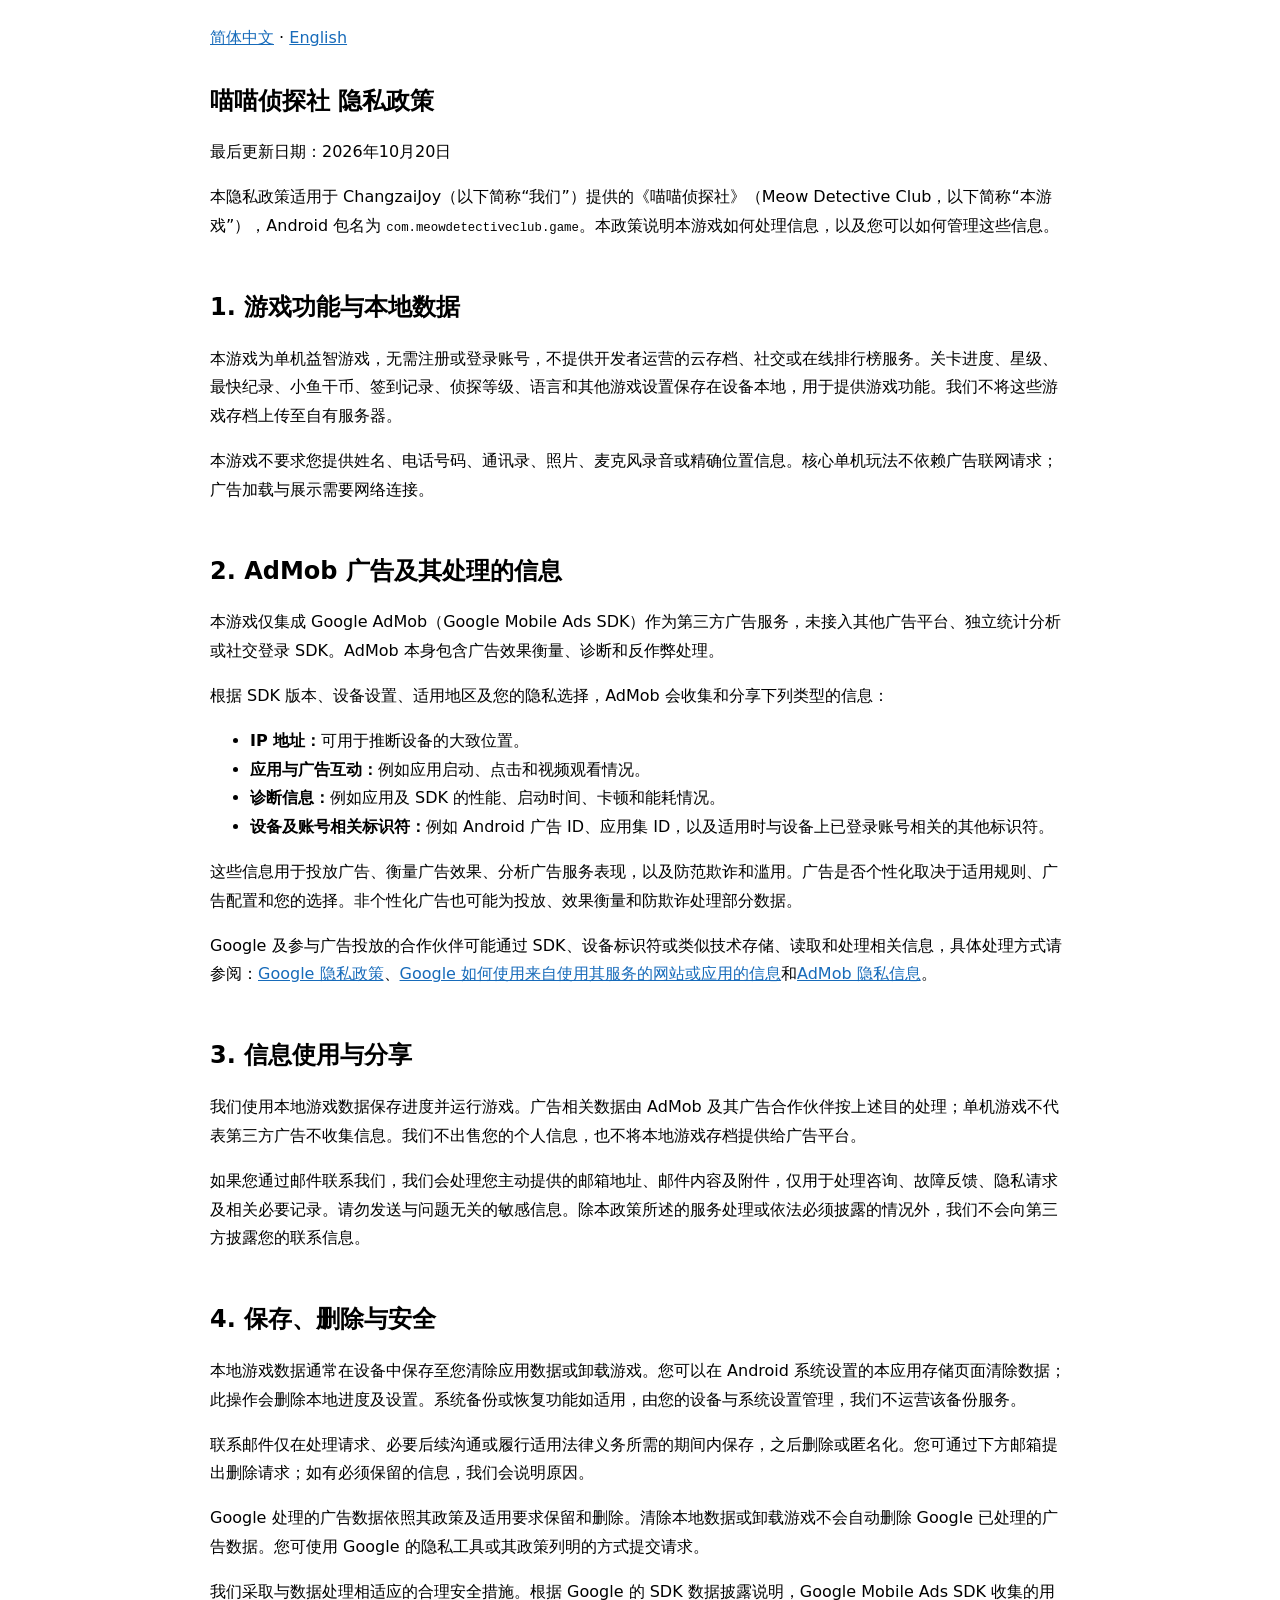
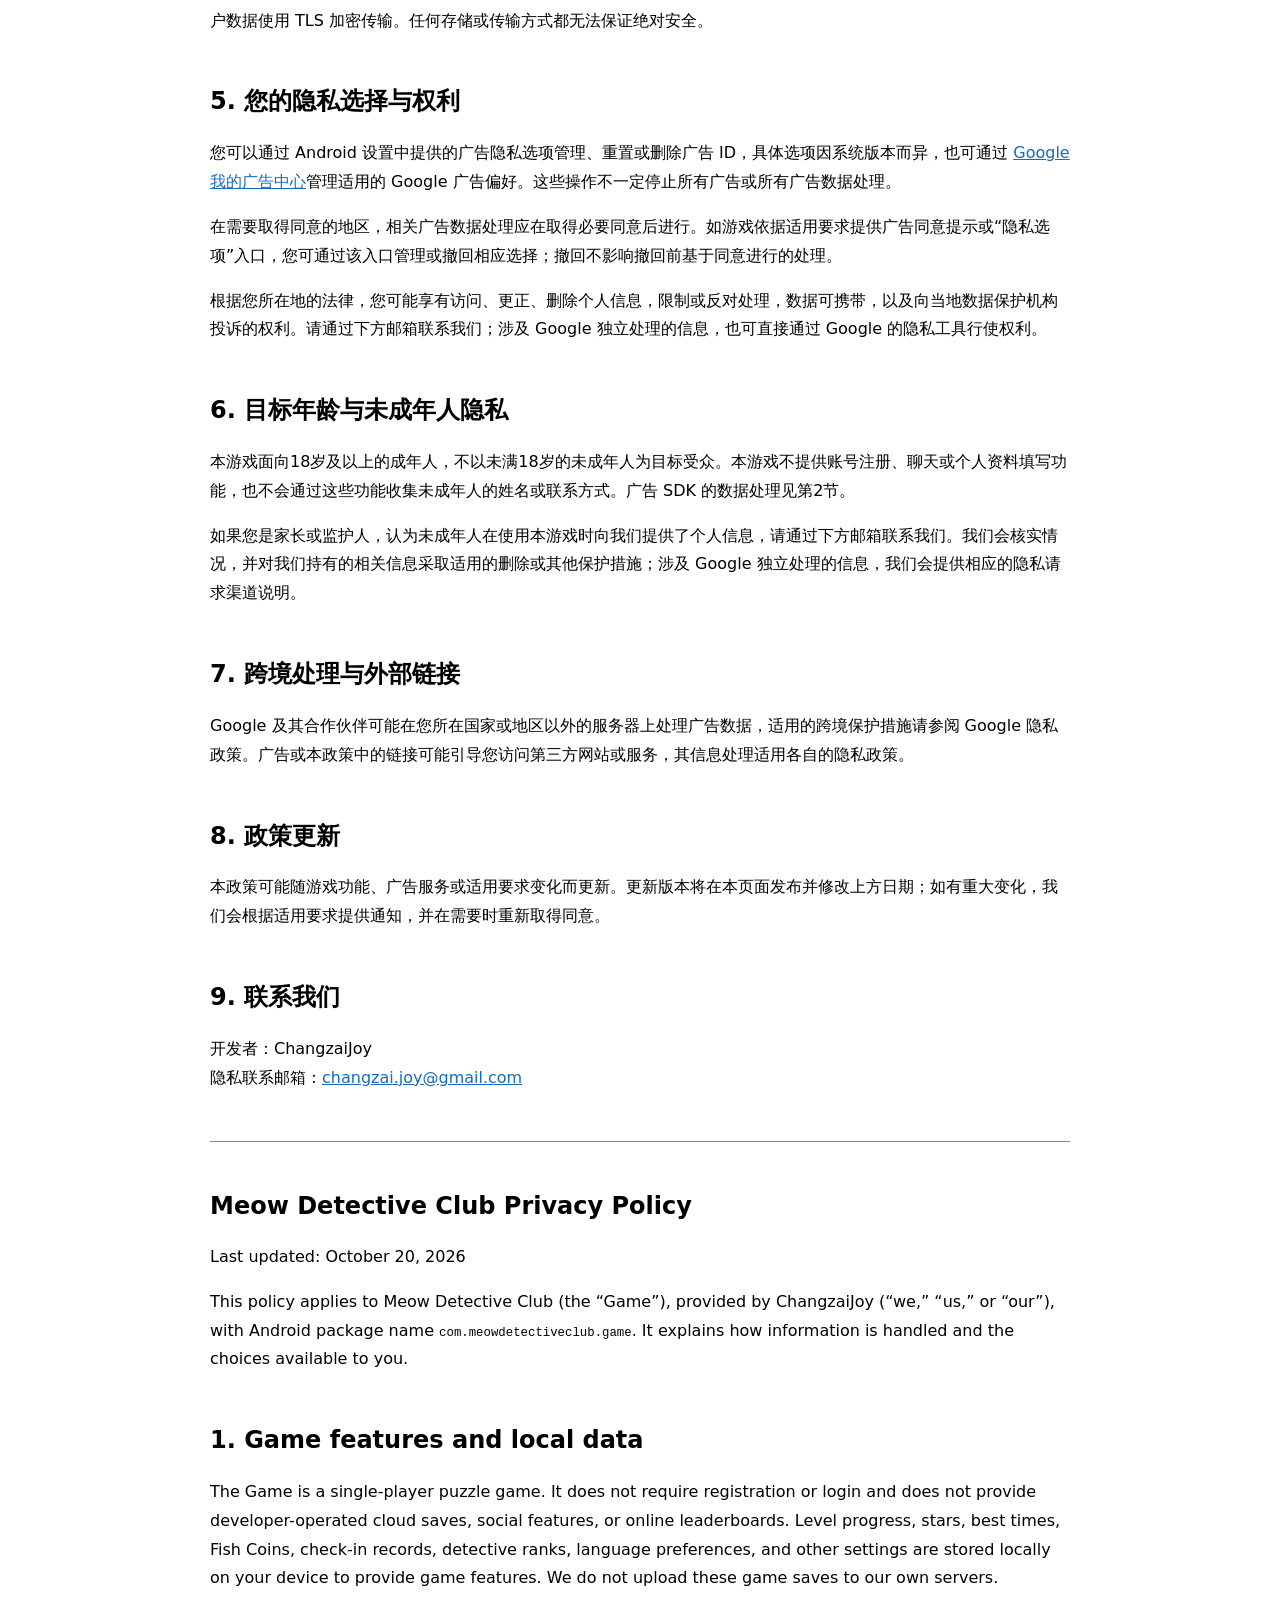
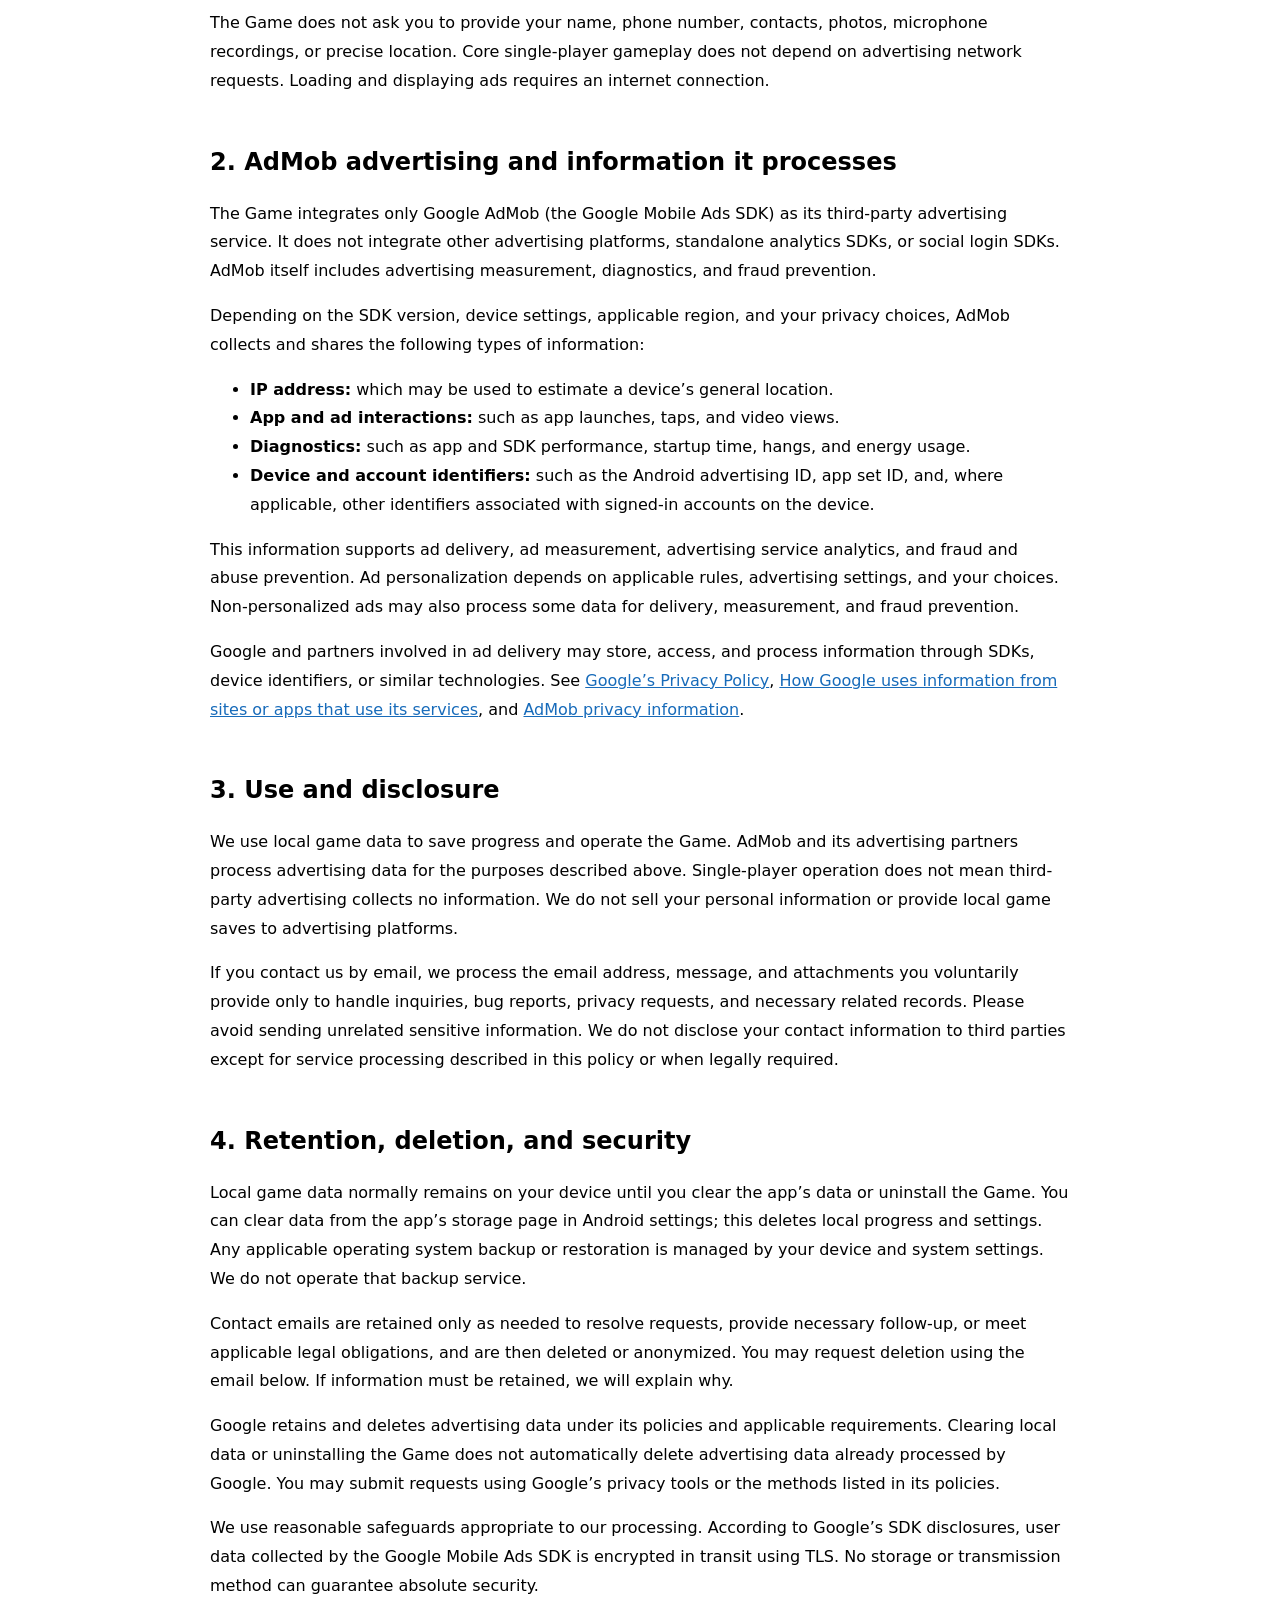
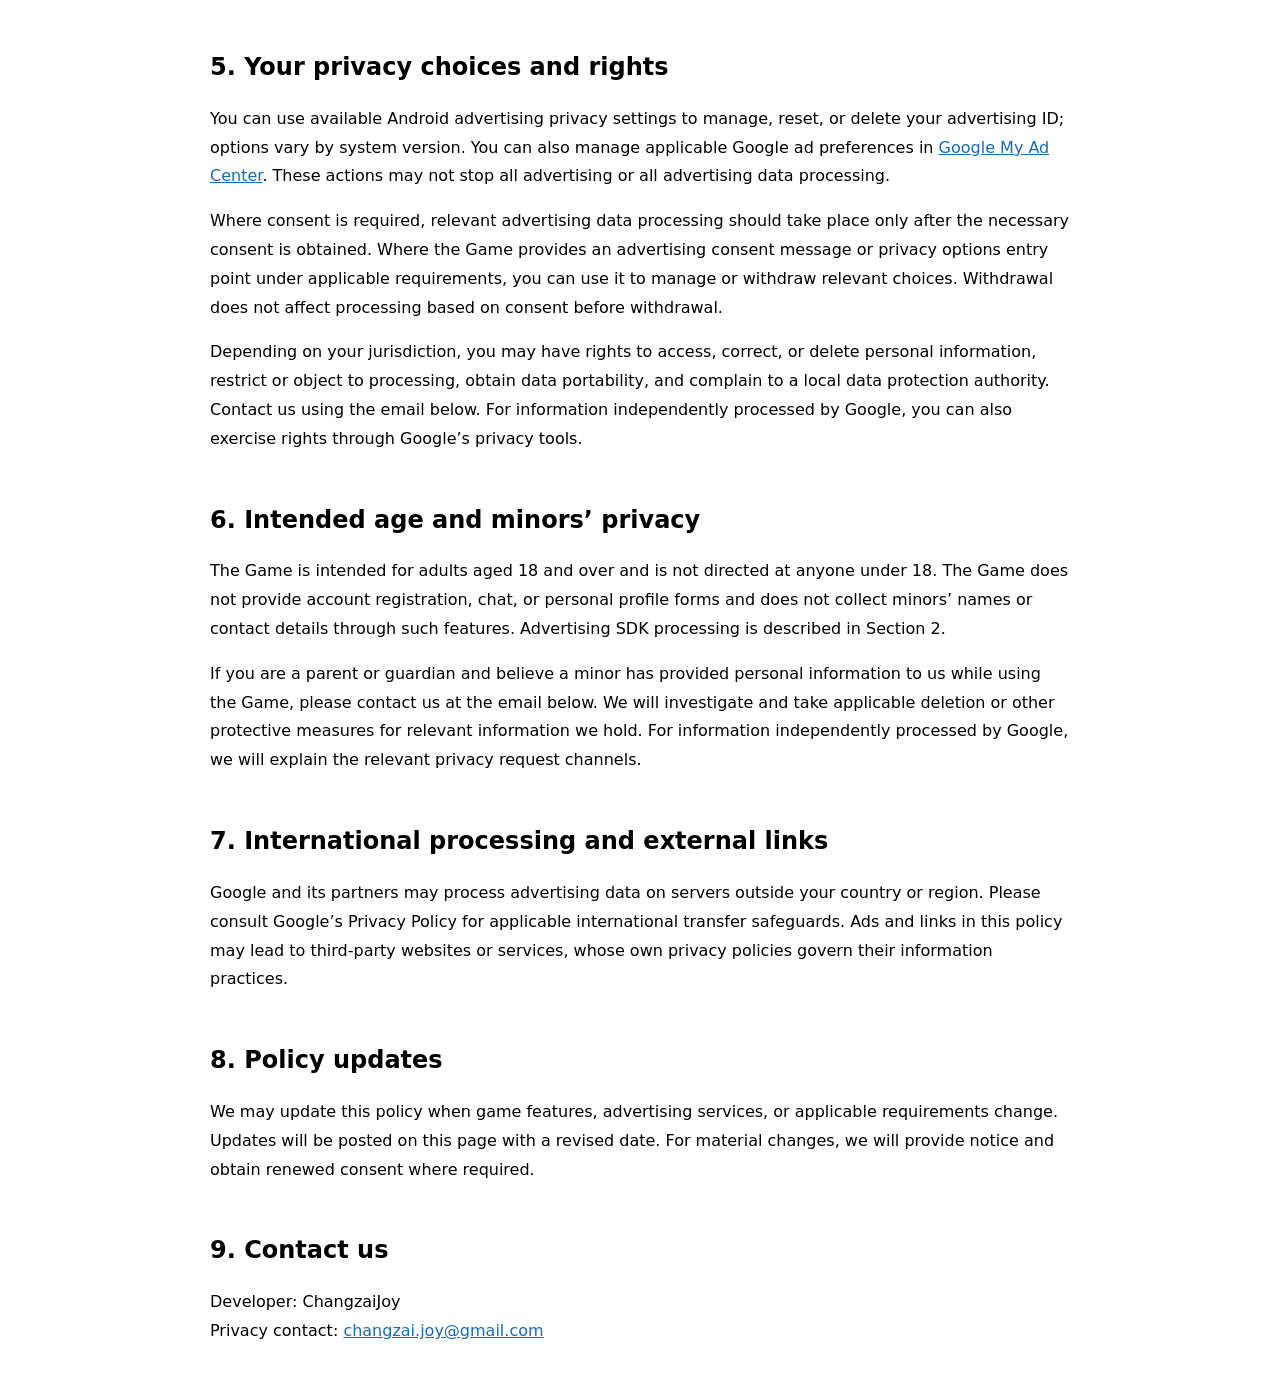
==== privacy_policy/meow_detective_club_google.html @ 58bc2f69 "猫咪隐私策略" ====
<!DOCTYPE html>
<html lang="zh-CN">
<head>
  <meta charset="utf-8">
  <meta name="viewport" content="width=device-width, initial-scale=1">
  <title>喵喵侦探社 / Meow Detective Club — 隐私政策 / Privacy Policy</title>
  <style>
    :root { color-scheme: light dark; }
    body { max-width: 860px; margin: auto; padding: 24px; font-family: system-ui, -apple-system, "Microsoft YaHei", sans-serif; line-height: 1.8; overflow-wrap: anywhere; }
    h1 { line-height: 1.4; } h2 { margin-top: 2em; line-height: 1.5; }
    a { color: #176bba; } @media (prefers-color-scheme: dark) { a { color: #8cc5ff; } }
    hr { margin: 3em 0; border: 0; border-top: 1px solid #888; }
    nav { margin-bottom: 2em; } code { font-size: .95em; }
  </style>
</head>
<body>
  <nav aria-label="Language / 语言"><a href="#zh">简体中文</a> · <a href="#en" lang="en-US">English</a></nav>
  <main>
    <article id="zh" lang="zh-CN">
      <h1>喵喵侦探社 隐私政策</h1>
      <p>最后更新日期：2026年10月20日</p>
      <p>本隐私政策适用于 ChangzaiJoy（以下简称“我们”）提供的《喵喵侦探社》（Meow Detective Club，以下简称“本游戏”），Android 包名为 <code>com.meowdetectiveclub.game</code>。本政策说明本游戏如何处理信息，以及您可以如何管理这些信息。</p>

      <h2>1. 游戏功能与本地数据</h2>
      <p>本游戏为单机益智游戏，无需注册或登录账号，不提供开发者运营的云存档、社交或在线排行榜服务。关卡进度、星级、最快纪录、小鱼干币、签到记录、侦探等级、语言和其他游戏设置保存在设备本地，用于提供游戏功能。我们不将这些游戏存档上传至自有服务器。</p>
      <p>本游戏不要求您提供姓名、电话号码、通讯录、照片、麦克风录音或精确位置信息。核心单机玩法不依赖广告联网请求；广告加载与展示需要网络连接。</p>

      <h2>2. AdMob 广告及其处理的信息</h2>
      <p>本游戏仅集成 Google AdMob（Google Mobile Ads SDK）作为第三方广告服务，未接入其他广告平台、独立统计分析或社交登录 SDK。AdMob 本身包含广告效果衡量、诊断和反作弊处理。</p>
      <p>根据 SDK 版本、设备设置、适用地区及您的隐私选择，AdMob 会收集和分享下列类型的信息：</p>
      <ul>
        <li><strong>IP 地址：</strong>可用于推断设备的大致位置。</li>
        <li><strong>应用与广告互动：</strong>例如应用启动、点击和视频观看情况。</li>
        <li><strong>诊断信息：</strong>例如应用及 SDK 的性能、启动时间、卡顿和能耗情况。</li>
        <li><strong>设备及账号相关标识符：</strong>例如 Android 广告 ID、应用集 ID，以及适用时与设备上已登录账号相关的其他标识符。</li>
      </ul>
      <p>这些信息用于投放广告、衡量广告效果、分析广告服务表现，以及防范欺诈和滥用。广告是否个性化取决于适用规则、广告配置和您的选择。非个性化广告也可能为投放、效果衡量和防欺诈处理部分数据。</p>
      <p>Google 及参与广告投放的合作伙伴可能通过 SDK、设备标识符或类似技术存储、读取和处理相关信息，具体处理方式请参阅：<a href="https://policies.google.com/privacy?hl=zh-CN">Google 隐私政策</a>、<a href="https://policies.google.com/technologies/partner-sites?hl=zh-CN">Google 如何使用来自使用其服务的网站或应用的信息</a>和<a href="https://support.google.com/admob/answer/6128543?hl=zh-Hans">AdMob 隐私信息</a>。</p>

      <h2>3. 信息使用与分享</h2>
      <p>我们使用本地游戏数据保存进度并运行游戏。广告相关数据由 AdMob 及其广告合作伙伴按上述目的处理；单机游戏不代表第三方广告不收集信息。我们不出售您的个人信息，也不将本地游戏存档提供给广告平台。</p>
      <p>如果您通过邮件联系我们，我们会处理您主动提供的邮箱地址、邮件内容及附件，仅用于处理咨询、故障反馈、隐私请求及相关必要记录。请勿发送与问题无关的敏感信息。除本政策所述的服务处理或依法必须披露的情况外，我们不会向第三方披露您的联系信息。</p>

      <h2>4. 保存、删除与安全</h2>
      <p>本地游戏数据通常在设备中保存至您清除应用数据或卸载游戏。您可以在 Android 系统设置的本应用存储页面清除数据；此操作会删除本地进度及设置。系统备份或恢复功能如适用，由您的设备与系统设置管理，我们不运营该备份服务。</p>
      <p>联系邮件仅在处理请求、必要后续沟通或履行适用法律义务所需的期间内保存，之后删除或匿名化。您可通过下方邮箱提出删除请求；如有必须保留的信息，我们会说明原因。</p>
      <p>Google 处理的广告数据依照其政策及适用要求保留和删除。清除本地数据或卸载游戏不会自动删除 Google 已处理的广告数据。您可使用 Google 的隐私工具或其政策列明的方式提交请求。</p>
      <p>我们采取与数据处理相适应的合理安全措施。根据 Google 的 SDK 数据披露说明，Google Mobile Ads SDK 收集的用户数据使用 TLS 加密传输。任何存储或传输方式都无法保证绝对安全。</p>

      <h2>5. 您的隐私选择与权利</h2>
      <p>您可以通过 Android 设置中提供的广告隐私选项管理、重置或删除广告 ID，具体选项因系统版本而异，也可通过 <a href="https://myadcenter.google.com/">Google 我的广告中心</a>管理适用的 Google 广告偏好。这些操作不一定停止所有广告或所有广告数据处理。</p>
      <p>在需要取得同意的地区，相关广告数据处理应在取得必要同意后进行。如游戏依据适用要求提供广告同意提示或“隐私选项”入口，您可通过该入口管理或撤回相应选择；撤回不影响撤回前基于同意进行的处理。</p>
      <p>根据您所在地的法律，您可能享有访问、更正、删除个人信息，限制或反对处理，数据可携带，以及向当地数据保护机构投诉的权利。请通过下方邮箱联系我们；涉及 Google 独立处理的信息，也可直接通过 Google 的隐私工具行使权利。</p>

      <h2>6. 目标年龄与未成年人隐私</h2>
      <p>本游戏面向18岁及以上的成年人，不以未满18岁的未成年人为目标受众。本游戏不提供账号注册、聊天或个人资料填写功能，也不会通过这些功能收集未成年人的姓名或联系方式。广告 SDK 的数据处理见第2节。</p>
      <p>如果您是家长或监护人，认为未成年人在使用本游戏时向我们提供了个人信息，请通过下方邮箱联系我们。我们会核实情况，并对我们持有的相关信息采取适用的删除或其他保护措施；涉及 Google 独立处理的信息，我们会提供相应的隐私请求渠道说明。</p>

      <h2>7. 跨境处理与外部链接</h2>
      <p>Google 及其合作伙伴可能在您所在国家或地区以外的服务器上处理广告数据，适用的跨境保护措施请参阅 Google 隐私政策。广告或本政策中的链接可能引导您访问第三方网站或服务，其信息处理适用各自的隐私政策。</p>

      <h2>8. 政策更新</h2>
      <p>本政策可能随游戏功能、广告服务或适用要求变化而更新。更新版本将在本页面发布并修改上方日期；如有重大变化，我们会根据适用要求提供通知，并在需要时重新取得同意。</p>

      <h2>9. 联系我们</h2>
      <p>开发者：ChangzaiJoy<br>隐私联系邮箱：<a href="mailto:changzai.joy@gmail.com">changzai.joy@gmail.com</a></p>
    </article>
    <hr>
    <article id="en" lang="en-US">
      <h1>Meow Detective Club Privacy Policy</h1>
      <p>Last updated: October 20, 2026</p>
      <p>This policy applies to Meow Detective Club (the “Game”), provided by ChangzaiJoy (“we,” “us,” or “our”), with Android package name <code>com.meowdetectiveclub.game</code>. It explains how information is handled and the choices available to you.</p>

      <h2>1. Game features and local data</h2>
      <p>The Game is a single-player puzzle game. It does not require registration or login and does not provide developer-operated cloud saves, social features, or online leaderboards. Level progress, stars, best times, Fish Coins, check-in records, detective ranks, language preferences, and other settings are stored locally on your device to provide game features. We do not upload these game saves to our own servers.</p>
      <p>The Game does not ask you to provide your name, phone number, contacts, photos, microphone recordings, or precise location. Core single-player gameplay does not depend on advertising network requests. Loading and displaying ads requires an internet connection.</p>

      <h2>2. AdMob advertising and information it processes</h2>
      <p>The Game integrates only Google AdMob (the Google Mobile Ads SDK) as its third-party advertising service. It does not integrate other advertising platforms, standalone analytics SDKs, or social login SDKs. AdMob itself includes advertising measurement, diagnostics, and fraud prevention.</p>
      <p>Depending on the SDK version, device settings, applicable region, and your privacy choices, AdMob collects and shares the following types of information:</p>
      <ul>
        <li><strong>IP address:</strong> which may be used to estimate a device’s general location.</li>
        <li><strong>App and ad interactions:</strong> such as app launches, taps, and video views.</li>
        <li><strong>Diagnostics:</strong> such as app and SDK performance, startup time, hangs, and energy usage.</li>
        <li><strong>Device and account identifiers:</strong> such as the Android advertising ID, app set ID, and, where applicable, other identifiers associated with signed-in accounts on the device.</li>
      </ul>
      <p>This information supports ad delivery, ad measurement, advertising service analytics, and fraud and abuse prevention. Ad personalization depends on applicable rules, advertising settings, and your choices. Non-personalized ads may also process some data for delivery, measurement, and fraud prevention.</p>
      <p>Google and partners involved in ad delivery may store, access, and process information through SDKs, device identifiers, or similar technologies. See <a href="https://policies.google.com/privacy?hl=en">Google’s Privacy Policy</a>, <a href="https://policies.google.com/technologies/partner-sites?hl=en">How Google uses information from sites or apps that use its services</a>, and <a href="https://support.google.com/admob/answer/6128543?hl=en">AdMob privacy information</a>.</p>

      <h2>3. Use and disclosure</h2>
      <p>We use local game data to save progress and operate the Game. AdMob and its advertising partners process advertising data for the purposes described above. Single-player operation does not mean third-party advertising collects no information. We do not sell your personal information or provide local game saves to advertising platforms.</p>
      <p>If you contact us by email, we process the email address, message, and attachments you voluntarily provide only to handle inquiries, bug reports, privacy requests, and necessary related records. Please avoid sending unrelated sensitive information. We do not disclose your contact information to third parties except for service processing described in this policy or when legally required.</p>

      <h2>4. Retention, deletion, and security</h2>
      <p>Local game data normally remains on your device until you clear the app’s data or uninstall the Game. You can clear data from the app’s storage page in Android settings; this deletes local progress and settings. Any applicable operating system backup or restoration is managed by your device and system settings. We do not operate that backup service.</p>
      <p>Contact emails are retained only as needed to resolve requests, provide necessary follow-up, or meet applicable legal obligations, and are then deleted or anonymized. You may request deletion using the email below. If information must be retained, we will explain why.</p>
      <p>Google retains and deletes advertising data under its policies and applicable requirements. Clearing local data or uninstalling the Game does not automatically delete advertising data already processed by Google. You may submit requests using Google’s privacy tools or the methods listed in its policies.</p>
      <p>We use reasonable safeguards appropriate to our processing. According to Google’s SDK disclosures, user data collected by the Google Mobile Ads SDK is encrypted in transit using TLS. No storage or transmission method can guarantee absolute security.</p>

      <h2>5. Your privacy choices and rights</h2>
      <p>You can use available Android advertising privacy settings to manage, reset, or delete your advertising ID; options vary by system version. You can also manage applicable Google ad preferences in <a href="https://myadcenter.google.com/">Google My Ad Center</a>. These actions may not stop all advertising or all advertising data processing.</p>
      <p>Where consent is required, relevant advertising data processing should take place only after the necessary consent is obtained. Where the Game provides an advertising consent message or privacy options entry point under applicable requirements, you can use it to manage or withdraw relevant choices. Withdrawal does not affect processing based on consent before withdrawal.</p>
      <p>Depending on your jurisdiction, you may have rights to access, correct, or delete personal information, restrict or object to processing, obtain data portability, and complain to a local data protection authority. Contact us using the email below. For information independently processed by Google, you can also exercise rights through Google’s privacy tools.</p>

      <h2>6. Intended age and minors’ privacy</h2>
      <p>The Game is intended for adults aged 18 and over and is not directed at anyone under 18. The Game does not provide account registration, chat, or personal profile forms and does not collect minors’ names or contact details through such features. Advertising SDK processing is described in Section 2.</p>
      <p>If you are a parent or guardian and believe a minor has provided personal information to us while using the Game, please contact us at the email below. We will investigate and take applicable deletion or other protective measures for relevant information we hold. For information independently processed by Google, we will explain the relevant privacy request channels.</p>

      <h2>7. International processing and external links</h2>
      <p>Google and its partners may process advertising data on servers outside your country or region. Please consult Google’s Privacy Policy for applicable international transfer safeguards. Ads and links in this policy may lead to third-party websites or services, whose own privacy policies govern their information practices.</p>

      <h2>8. Policy updates</h2>
      <p>We may update this policy when game features, advertising services, or applicable requirements change. Updates will be posted on this page with a revised date. For material changes, we will provide notice and obtain renewed consent where required.</p>

      <h2>9. Contact us</h2>
      <p>Developer: ChangzaiJoy<br>Privacy contact: <a href="mailto:changzai.joy@gmail.com">changzai.joy@gmail.com</a></p>
    </article>
  </main>
</body>
</html>
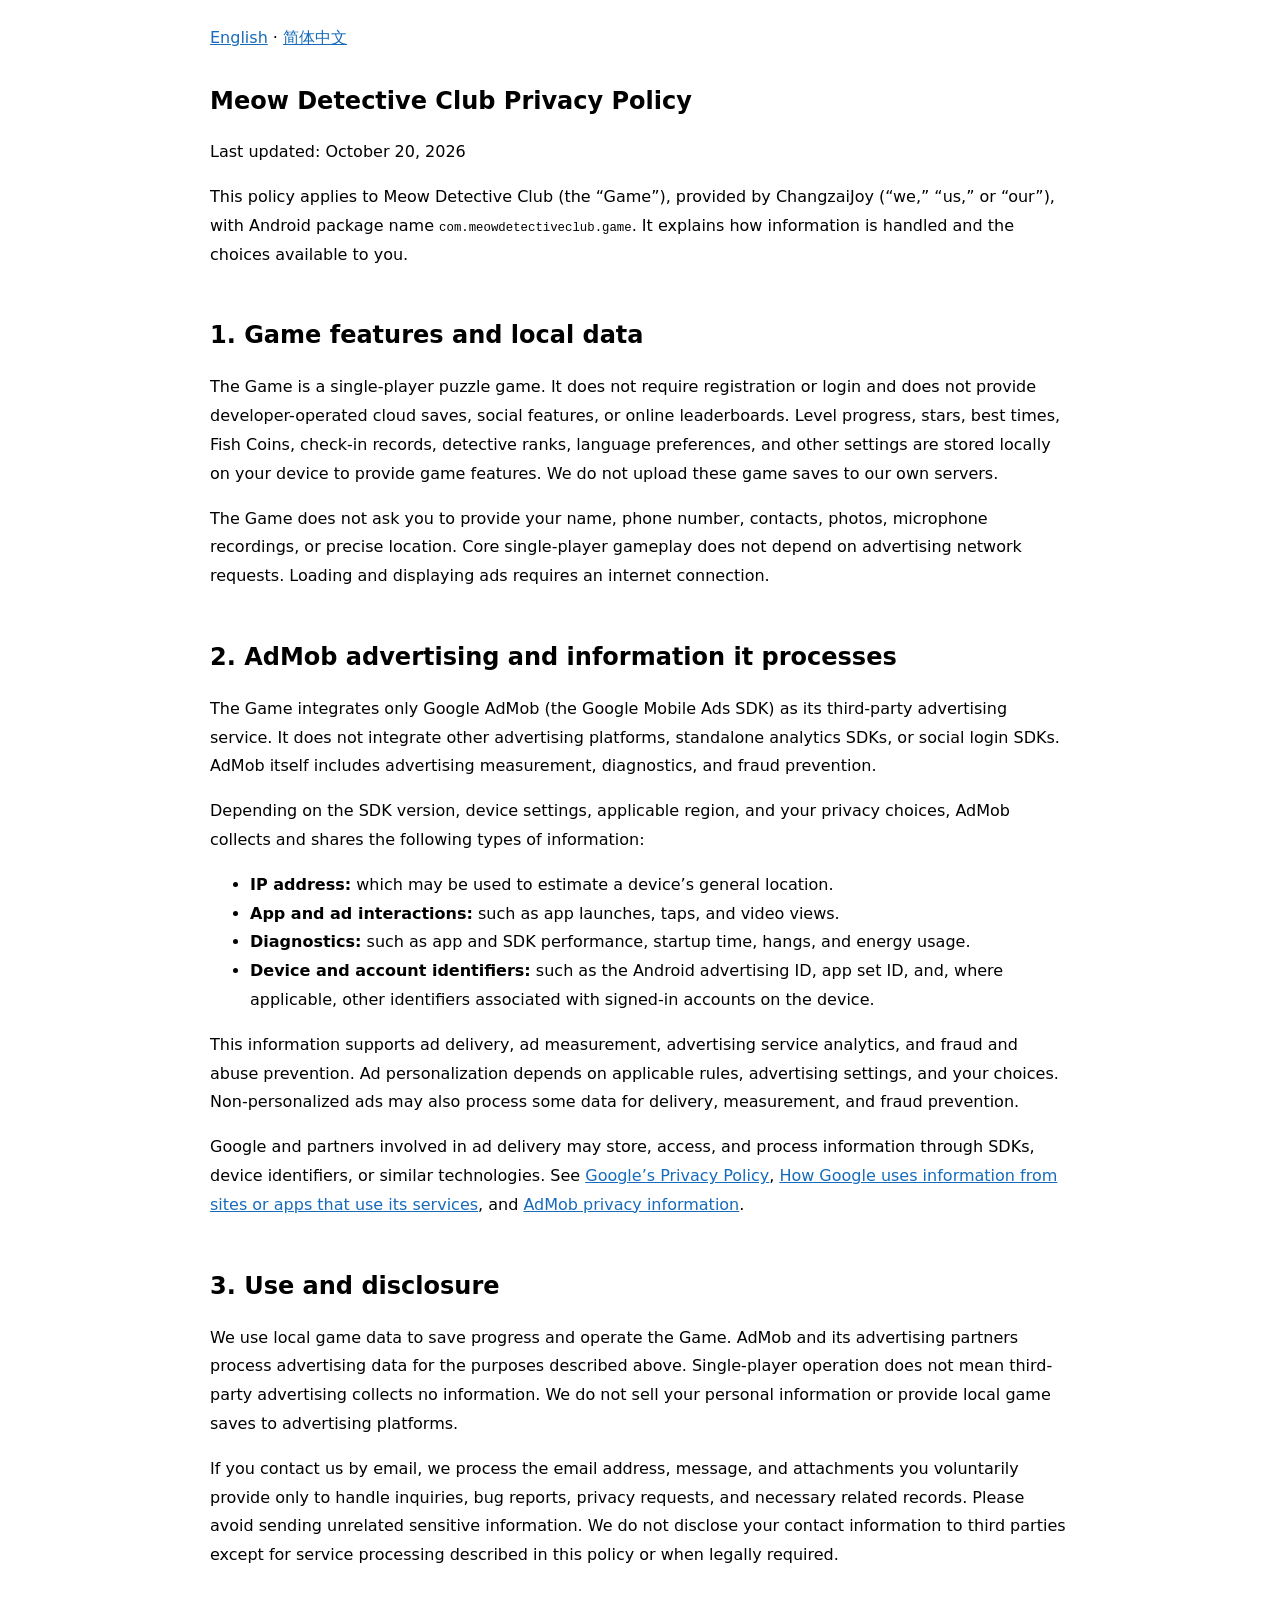
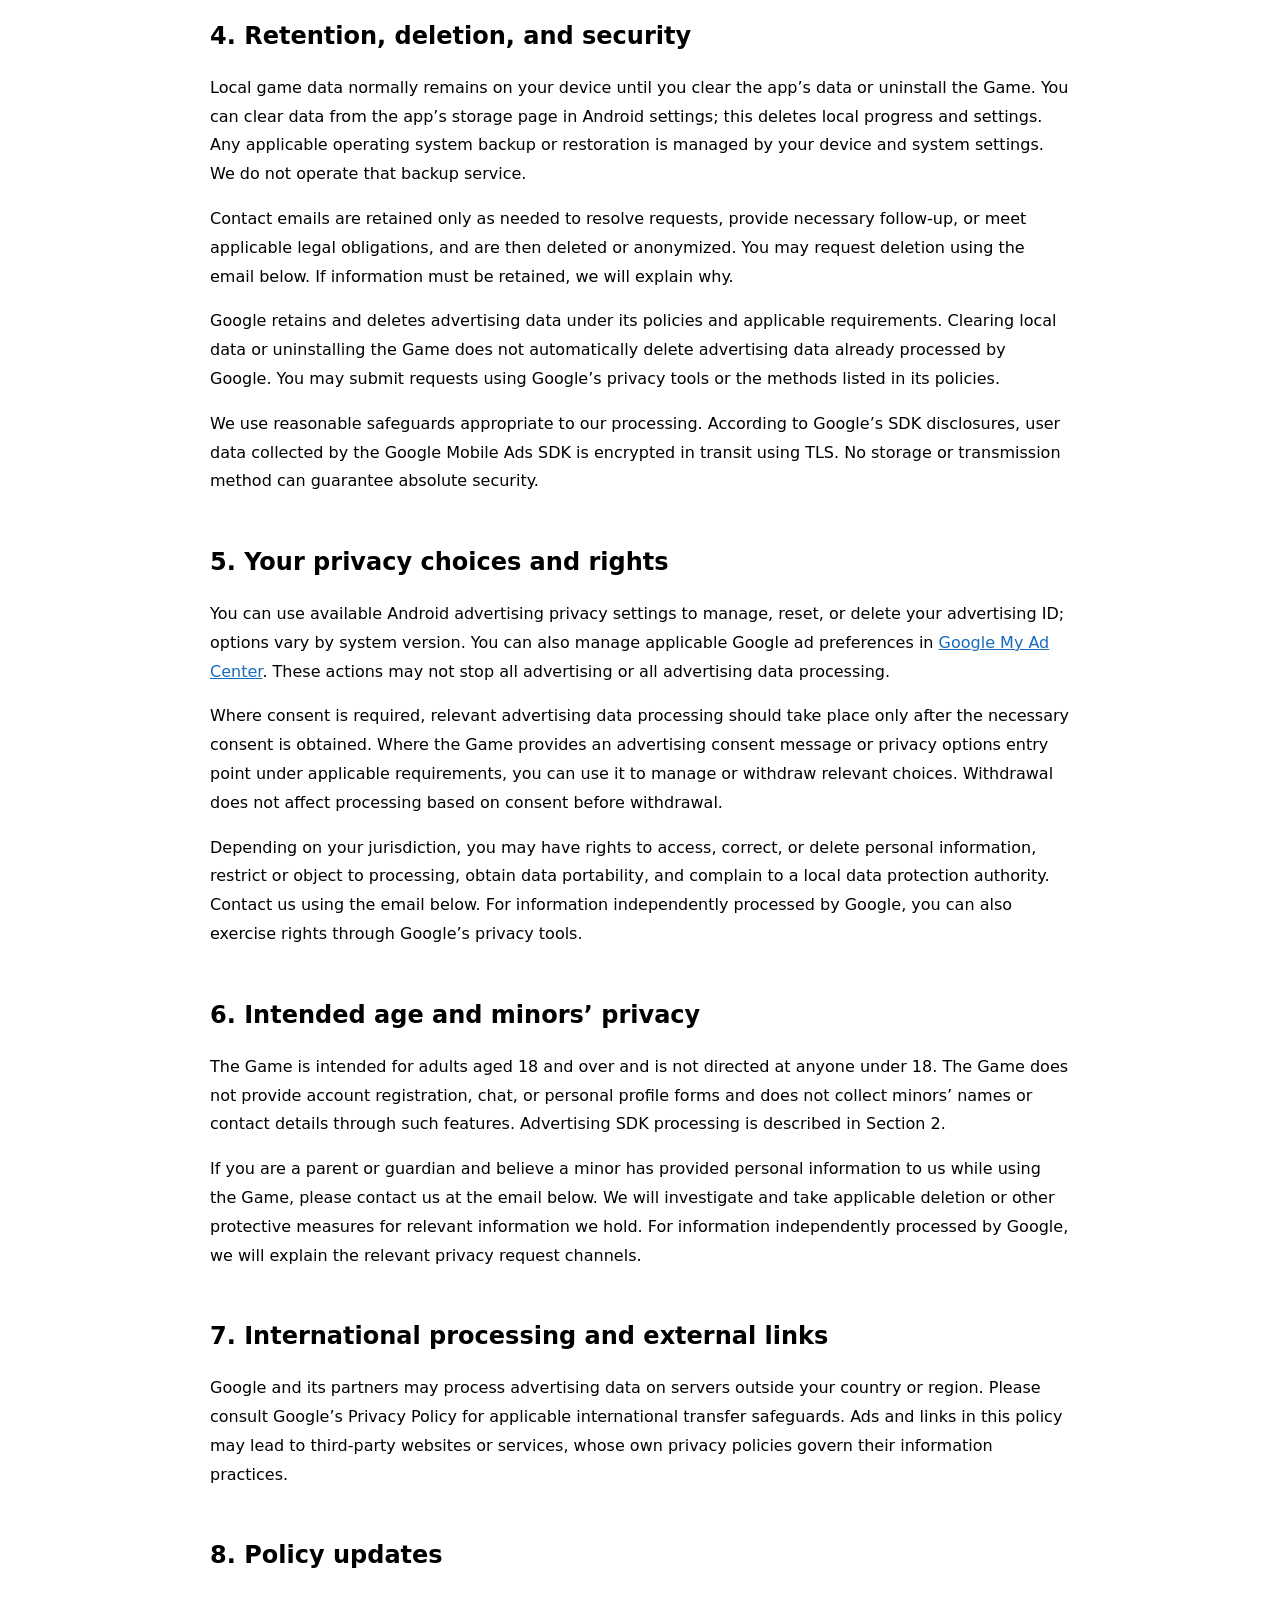
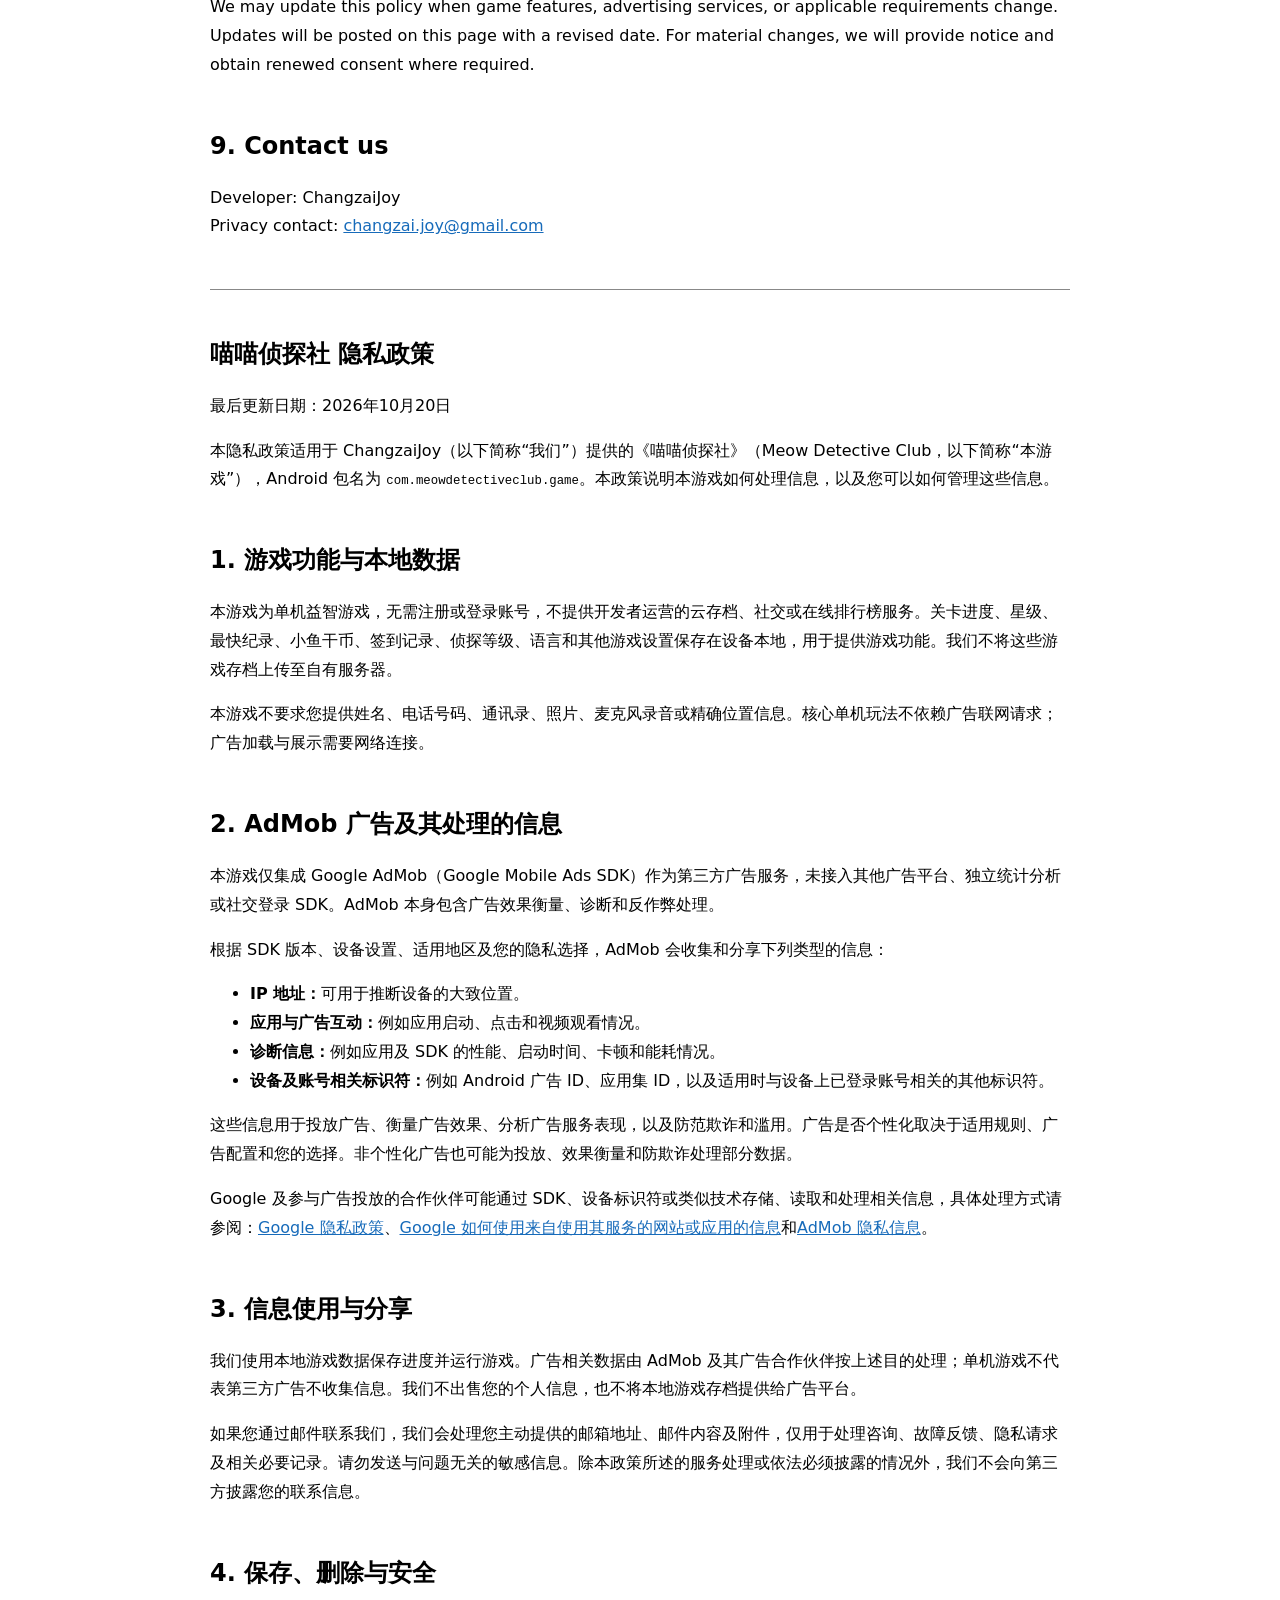
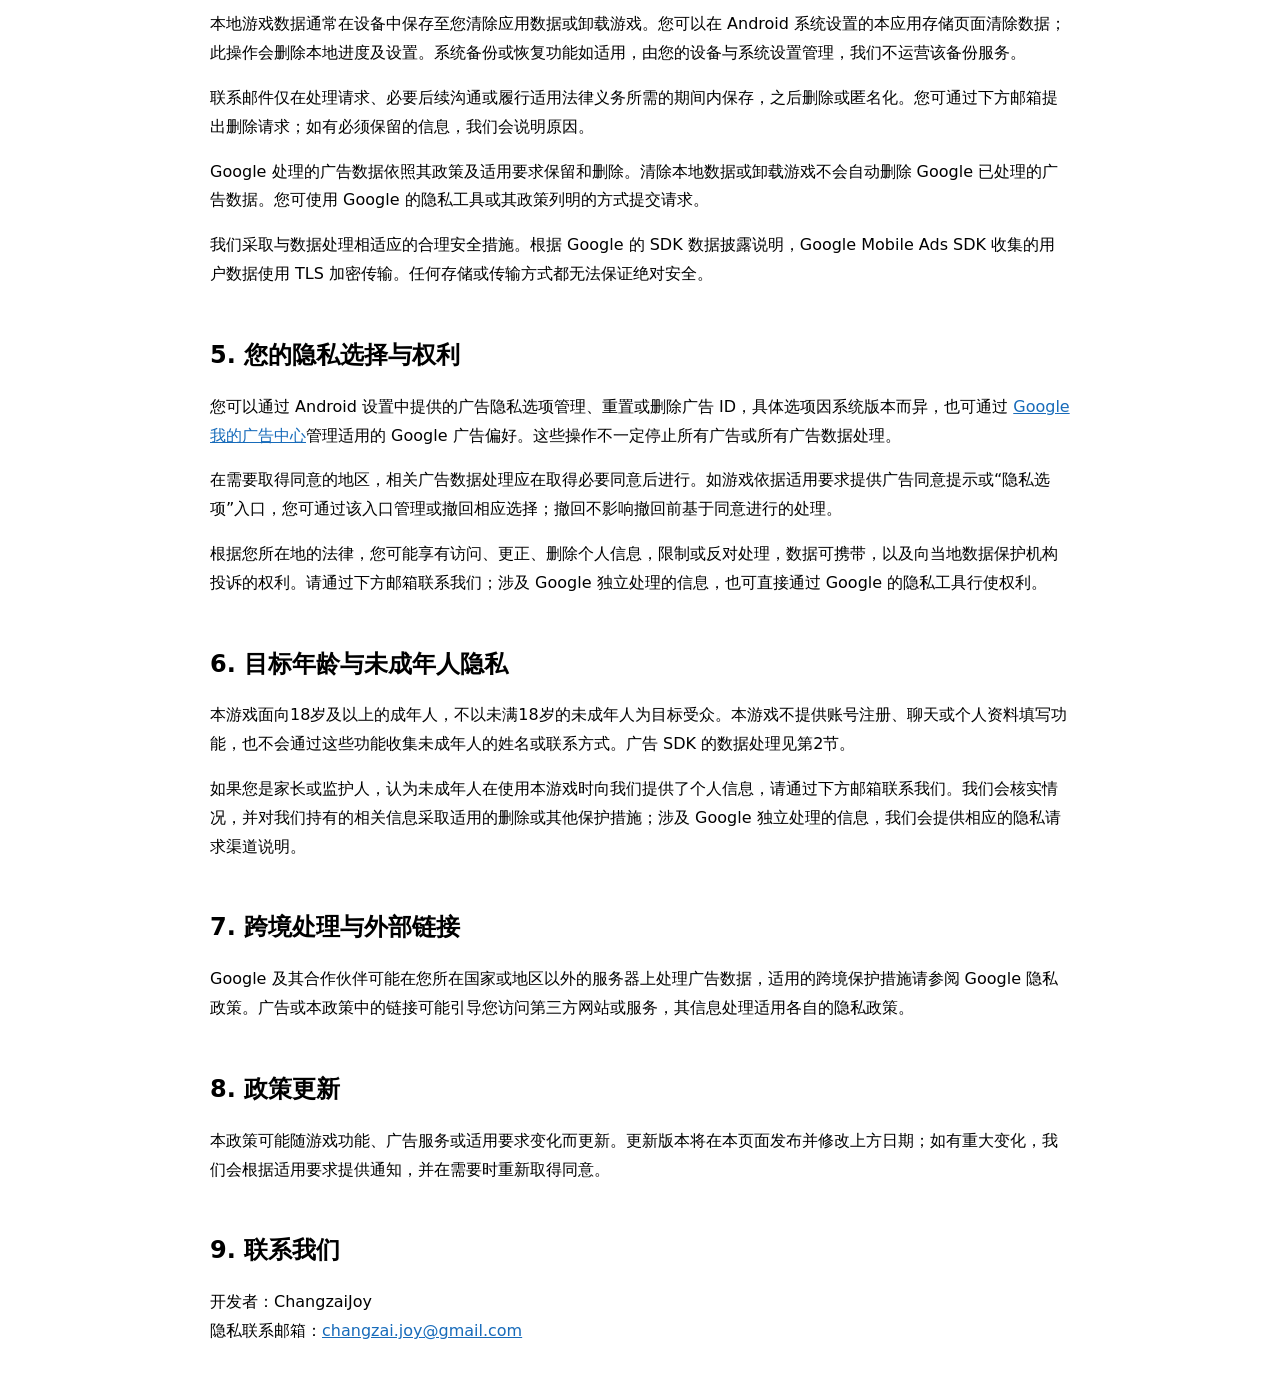
==== commit bebcd480: "猫咪隐私策略" ====
--- a/privacy_policy/meow_detective_club_google.html
+++ b/privacy_policy/meow_detective_club_google.html
@@ -14,8 +14,58 @@
   </style>
 </head>
 <body>
-  <nav aria-label="Language / 语言"><a href="#zh">简体中文</a> · <a href="#en" lang="en-US">English</a></nav>
+  <nav aria-label="Language / 语言"><a href="#en" lang="en-US">English</a> · <a href="#zh">简体中文</a></nav>
   <main>
+    <article id="en" lang="en-US">
+      <h1>Meow Detective Club Privacy Policy</h1>
+      <p>Last updated: October 20, 2026</p>
+      <p>This policy applies to Meow Detective Club (the “Game”), provided by ChangzaiJoy (“we,” “us,” or “our”), with Android package name <code>com.meowdetectiveclub.game</code>. It explains how information is handled and the choices available to you.</p>
+
+      <h2>1. Game features and local data</h2>
+      <p>The Game is a single-player puzzle game. It does not require registration or login and does not provide developer-operated cloud saves, social features, or online leaderboards. Level progress, stars, best times, Fish Coins, check-in records, detective ranks, language preferences, and other settings are stored locally on your device to provide game features. We do not upload these game saves to our own servers.</p>
+      <p>The Game does not ask you to provide your name, phone number, contacts, photos, microphone recordings, or precise location. Core single-player gameplay does not depend on advertising network requests. Loading and displaying ads requires an internet connection.</p>
+
+      <h2>2. AdMob advertising and information it processes</h2>
+      <p>The Game integrates only Google AdMob (the Google Mobile Ads SDK) as its third-party advertising service. It does not integrate other advertising platforms, standalone analytics SDKs, or social login SDKs. AdMob itself includes advertising measurement, diagnostics, and fraud prevention.</p>
+      <p>Depending on the SDK version, device settings, applicable region, and your privacy choices, AdMob collects and shares the following types of information:</p>
+      <ul>
+        <li><strong>IP address:</strong> which may be used to estimate a device’s general location.</li>
+        <li><strong>App and ad interactions:</strong> such as app launches, taps, and video views.</li>
+        <li><strong>Diagnostics:</strong> such as app and SDK performance, startup time, hangs, and energy usage.</li>
+        <li><strong>Device and account identifiers:</strong> such as the Android advertising ID, app set ID, and, where applicable, other identifiers associated with signed-in accounts on the device.</li>
+      </ul>
+      <p>This information supports ad delivery, ad measurement, advertising service analytics, and fraud and abuse prevention. Ad personalization depends on applicable rules, advertising settings, and your choices. Non-personalized ads may also process some data for delivery, measurement, and fraud prevention.</p>
+      <p>Google and partners involved in ad delivery may store, access, and process information through SDKs, device identifiers, or similar technologies. See <a href="https://policies.google.com/privacy?hl=en">Google’s Privacy Policy</a>, <a href="https://policies.google.com/technologies/partner-sites?hl=en">How Google uses information from sites or apps that use its services</a>, and <a href="https://support.google.com/admob/answer/6128543?hl=en">AdMob privacy information</a>.</p>
+
+      <h2>3. Use and disclosure</h2>
+      <p>We use local game data to save progress and operate the Game. AdMob and its advertising partners process advertising data for the purposes described above. Single-player operation does not mean third-party advertising collects no information. We do not sell your personal information or provide local game saves to advertising platforms.</p>
+      <p>If you contact us by email, we process the email address, message, and attachments you voluntarily provide only to handle inquiries, bug reports, privacy requests, and necessary related records. Please avoid sending unrelated sensitive information. We do not disclose your contact information to third parties except for service processing described in this policy or when legally required.</p>
+
+      <h2>4. Retention, deletion, and security</h2>
+      <p>Local game data normally remains on your device until you clear the app’s data or uninstall the Game. You can clear data from the app’s storage page in Android settings; this deletes local progress and settings. Any applicable operating system backup or restoration is managed by your device and system settings. We do not operate that backup service.</p>
+      <p>Contact emails are retained only as needed to resolve requests, provide necessary follow-up, or meet applicable legal obligations, and are then deleted or anonymized. You may request deletion using the email below. If information must be retained, we will explain why.</p>
+      <p>Google retains and deletes advertising data under its policies and applicable requirements. Clearing local data or uninstalling the Game does not automatically delete advertising data already processed by Google. You may submit requests using Google’s privacy tools or the methods listed in its policies.</p>
+      <p>We use reasonable safeguards appropriate to our processing. According to Google’s SDK disclosures, user data collected by the Google Mobile Ads SDK is encrypted in transit using TLS. No storage or transmission method can guarantee absolute security.</p>
+
+      <h2>5. Your privacy choices and rights</h2>
+      <p>You can use available Android advertising privacy settings to manage, reset, or delete your advertising ID; options vary by system version. You can also manage applicable Google ad preferences in <a href="https://myadcenter.google.com/">Google My Ad Center</a>. These actions may not stop all advertising or all advertising data processing.</p>
+      <p>Where consent is required, relevant advertising data processing should take place only after the necessary consent is obtained. Where the Game provides an advertising consent message or privacy options entry point under applicable requirements, you can use it to manage or withdraw relevant choices. Withdrawal does not affect processing based on consent before withdrawal.</p>
+      <p>Depending on your jurisdiction, you may have rights to access, correct, or delete personal information, restrict or object to processing, obtain data portability, and complain to a local data protection authority. Contact us using the email below. For information independently processed by Google, you can also exercise rights through Google’s privacy tools.</p>
+
+      <h2>6. Intended age and minors’ privacy</h2>
+      <p>The Game is intended for adults aged 18 and over and is not directed at anyone under 18. The Game does not provide account registration, chat, or personal profile forms and does not collect minors’ names or contact details through such features. Advertising SDK processing is described in Section 2.</p>
+      <p>If you are a parent or guardian and believe a minor has provided personal information to us while using the Game, please contact us at the email below. We will investigate and take applicable deletion or other protective measures for relevant information we hold. For information independently processed by Google, we will explain the relevant privacy request channels.</p>
+
+      <h2>7. International processing and external links</h2>
+      <p>Google and its partners may process advertising data on servers outside your country or region. Please consult Google’s Privacy Policy for applicable international transfer safeguards. Ads and links in this policy may lead to third-party websites or services, whose own privacy policies govern their information practices.</p>
+
+      <h2>8. Policy updates</h2>
+      <p>We may update this policy when game features, advertising services, or applicable requirements change. Updates will be posted on this page with a revised date. For material changes, we will provide notice and obtain renewed consent where required.</p>
+
+      <h2>9. Contact us</h2>
+      <p>Developer: ChangzaiJoy<br>Privacy contact: <a href="mailto:changzai.joy@gmail.com">changzai.joy@gmail.com</a></p>
+    </article>
+    <hr>
     <article id="zh" lang="zh-CN">
       <h1>喵喵侦探社 隐私政策</h1>
       <p>最后更新日期：2026年10月20日</p>
@@ -65,56 +115,6 @@
       <h2>9. 联系我们</h2>
       <p>开发者：ChangzaiJoy<br>隐私联系邮箱：<a href="mailto:changzai.joy@gmail.com">changzai.joy@gmail.com</a></p>
     </article>
-    <hr>
-    <article id="en" lang="en-US">
-      <h1>Meow Detective Club Privacy Policy</h1>
-      <p>Last updated: October 20, 2026</p>
-      <p>This policy applies to Meow Detective Club (the “Game”), provided by ChangzaiJoy (“we,” “us,” or “our”), with Android package name <code>com.meowdetectiveclub.game</code>. It explains how information is handled and the choices available to you.</p>
-
-      <h2>1. Game features and local data</h2>
-      <p>The Game is a single-player puzzle game. It does not require registration or login and does not provide developer-operated cloud saves, social features, or online leaderboards. Level progress, stars, best times, Fish Coins, check-in records, detective ranks, language preferences, and other settings are stored locally on your device to provide game features. We do not upload these game saves to our own servers.</p>
-      <p>The Game does not ask you to provide your name, phone number, contacts, photos, microphone recordings, or precise location. Core single-player gameplay does not depend on advertising network requests. Loading and displaying ads requires an internet connection.</p>
-
-      <h2>2. AdMob advertising and information it processes</h2>
-      <p>The Game integrates only Google AdMob (the Google Mobile Ads SDK) as its third-party advertising service. It does not integrate other advertising platforms, standalone analytics SDKs, or social login SDKs. AdMob itself includes advertising measurement, diagnostics, and fraud prevention.</p>
-      <p>Depending on the SDK version, device settings, applicable region, and your privacy choices, AdMob collects and shares the following types of information:</p>
-      <ul>
-        <li><strong>IP address:</strong> which may be used to estimate a device’s general location.</li>
-        <li><strong>App and ad interactions:</strong> such as app launches, taps, and video views.</li>
-        <li><strong>Diagnostics:</strong> such as app and SDK performance, startup time, hangs, and energy usage.</li>
-        <li><strong>Device and account identifiers:</strong> such as the Android advertising ID, app set ID, and, where applicable, other identifiers associated with signed-in accounts on the device.</li>
-      </ul>
-      <p>This information supports ad delivery, ad measurement, advertising service analytics, and fraud and abuse prevention. Ad personalization depends on applicable rules, advertising settings, and your choices. Non-personalized ads may also process some data for delivery, measurement, and fraud prevention.</p>
-      <p>Google and partners involved in ad delivery may store, access, and process information through SDKs, device identifiers, or similar technologies. See <a href="https://policies.google.com/privacy?hl=en">Google’s Privacy Policy</a>, <a href="https://policies.google.com/technologies/partner-sites?hl=en">How Google uses information from sites or apps that use its services</a>, and <a href="https://support.google.com/admob/answer/6128543?hl=en">AdMob privacy information</a>.</p>
-
-      <h2>3. Use and disclosure</h2>
-      <p>We use local game data to save progress and operate the Game. AdMob and its advertising partners process advertising data for the purposes described above. Single-player operation does not mean third-party advertising collects no information. We do not sell your personal information or provide local game saves to advertising platforms.</p>
-      <p>If you contact us by email, we process the email address, message, and attachments you voluntarily provide only to handle inquiries, bug reports, privacy requests, and necessary related records. Please avoid sending unrelated sensitive information. We do not disclose your contact information to third parties except for service processing described in this policy or when legally required.</p>
-
-      <h2>4. Retention, deletion, and security</h2>
-      <p>Local game data normally remains on your device until you clear the app’s data or uninstall the Game. You can clear data from the app’s storage page in Android settings; this deletes local progress and settings. Any applicable operating system backup or restoration is managed by your device and system settings. We do not operate that backup service.</p>
-      <p>Contact emails are retained only as needed to resolve requests, provide necessary follow-up, or meet applicable legal obligations, and are then deleted or anonymized. You may request deletion using the email below. If information must be retained, we will explain why.</p>
-      <p>Google retains and deletes advertising data under its policies and applicable requirements. Clearing local data or uninstalling the Game does not automatically delete advertising data already processed by Google. You may submit requests using Google’s privacy tools or the methods listed in its policies.</p>
-      <p>We use reasonable safeguards appropriate to our processing. According to Google’s SDK disclosures, user data collected by the Google Mobile Ads SDK is encrypted in transit using TLS. No storage or transmission method can guarantee absolute security.</p>
-
-      <h2>5. Your privacy choices and rights</h2>
-      <p>You can use available Android advertising privacy settings to manage, reset, or delete your advertising ID; options vary by system version. You can also manage applicable Google ad preferences in <a href="https://myadcenter.google.com/">Google My Ad Center</a>. These actions may not stop all advertising or all advertising data processing.</p>
-      <p>Where consent is required, relevant advertising data processing should take place only after the necessary consent is obtained. Where the Game provides an advertising consent message or privacy options entry point under applicable requirements, you can use it to manage or withdraw relevant choices. Withdrawal does not affect processing based on consent before withdrawal.</p>
-      <p>Depending on your jurisdiction, you may have rights to access, correct, or delete personal information, restrict or object to processing, obtain data portability, and complain to a local data protection authority. Contact us using the email below. For information independently processed by Google, you can also exercise rights through Google’s privacy tools.</p>
-
-      <h2>6. Intended age and minors’ privacy</h2>
-      <p>The Game is intended for adults aged 18 and over and is not directed at anyone under 18. The Game does not provide account registration, chat, or personal profile forms and does not collect minors’ names or contact details through such features. Advertising SDK processing is described in Section 2.</p>
-      <p>If you are a parent or guardian and believe a minor has provided personal information to us while using the Game, please contact us at the email below. We will investigate and take applicable deletion or other protective measures for relevant information we hold. For information independently processed by Google, we will explain the relevant privacy request channels.</p>
-
-      <h2>7. International processing and external links</h2>
-      <p>Google and its partners may process advertising data on servers outside your country or region. Please consult Google’s Privacy Policy for applicable international transfer safeguards. Ads and links in this policy may lead to third-party websites or services, whose own privacy policies govern their information practices.</p>
-
-      <h2>8. Policy updates</h2>
-      <p>We may update this policy when game features, advertising services, or applicable requirements change. Updates will be posted on this page with a revised date. For material changes, we will provide notice and obtain renewed consent where required.</p>
-
-      <h2>9. Contact us</h2>
-      <p>Developer: ChangzaiJoy<br>Privacy contact: <a href="mailto:changzai.joy@gmail.com">changzai.joy@gmail.com</a></p>
-    </article>
   </main>
 </body>
 </html>
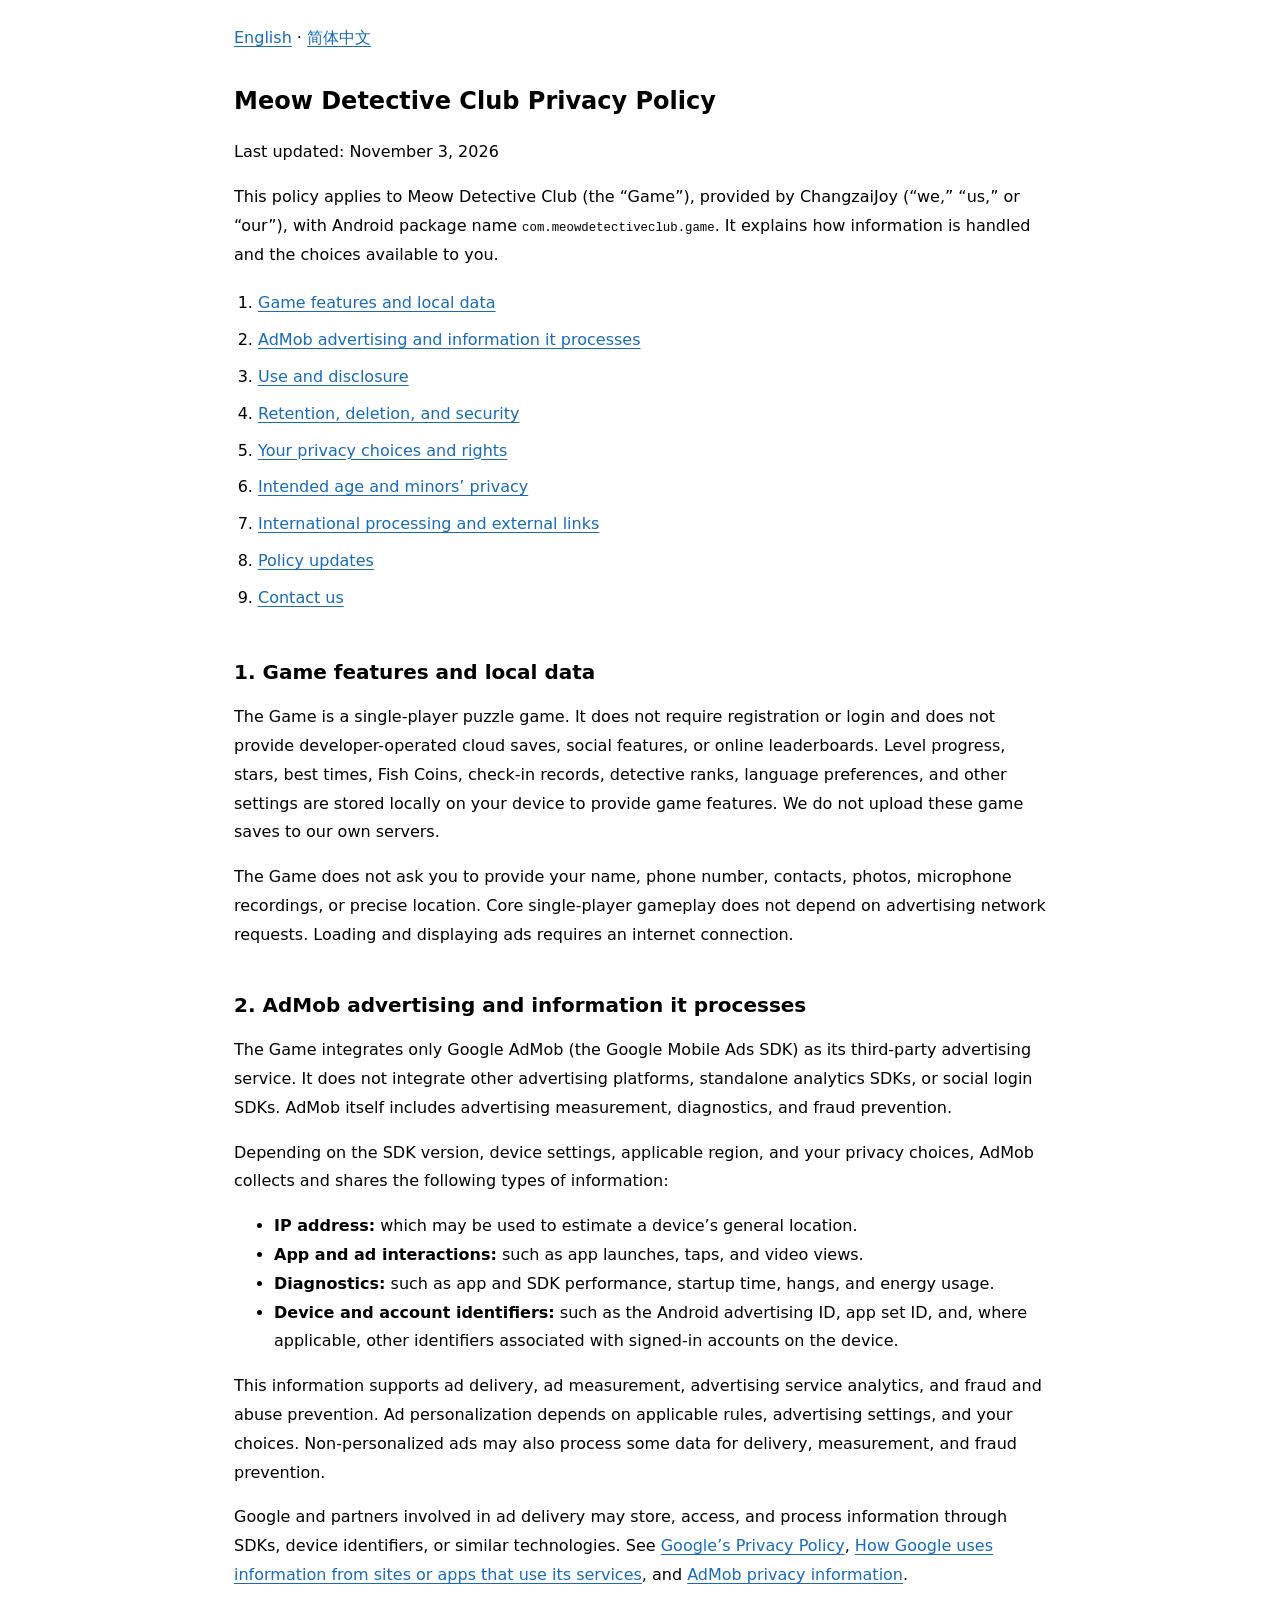
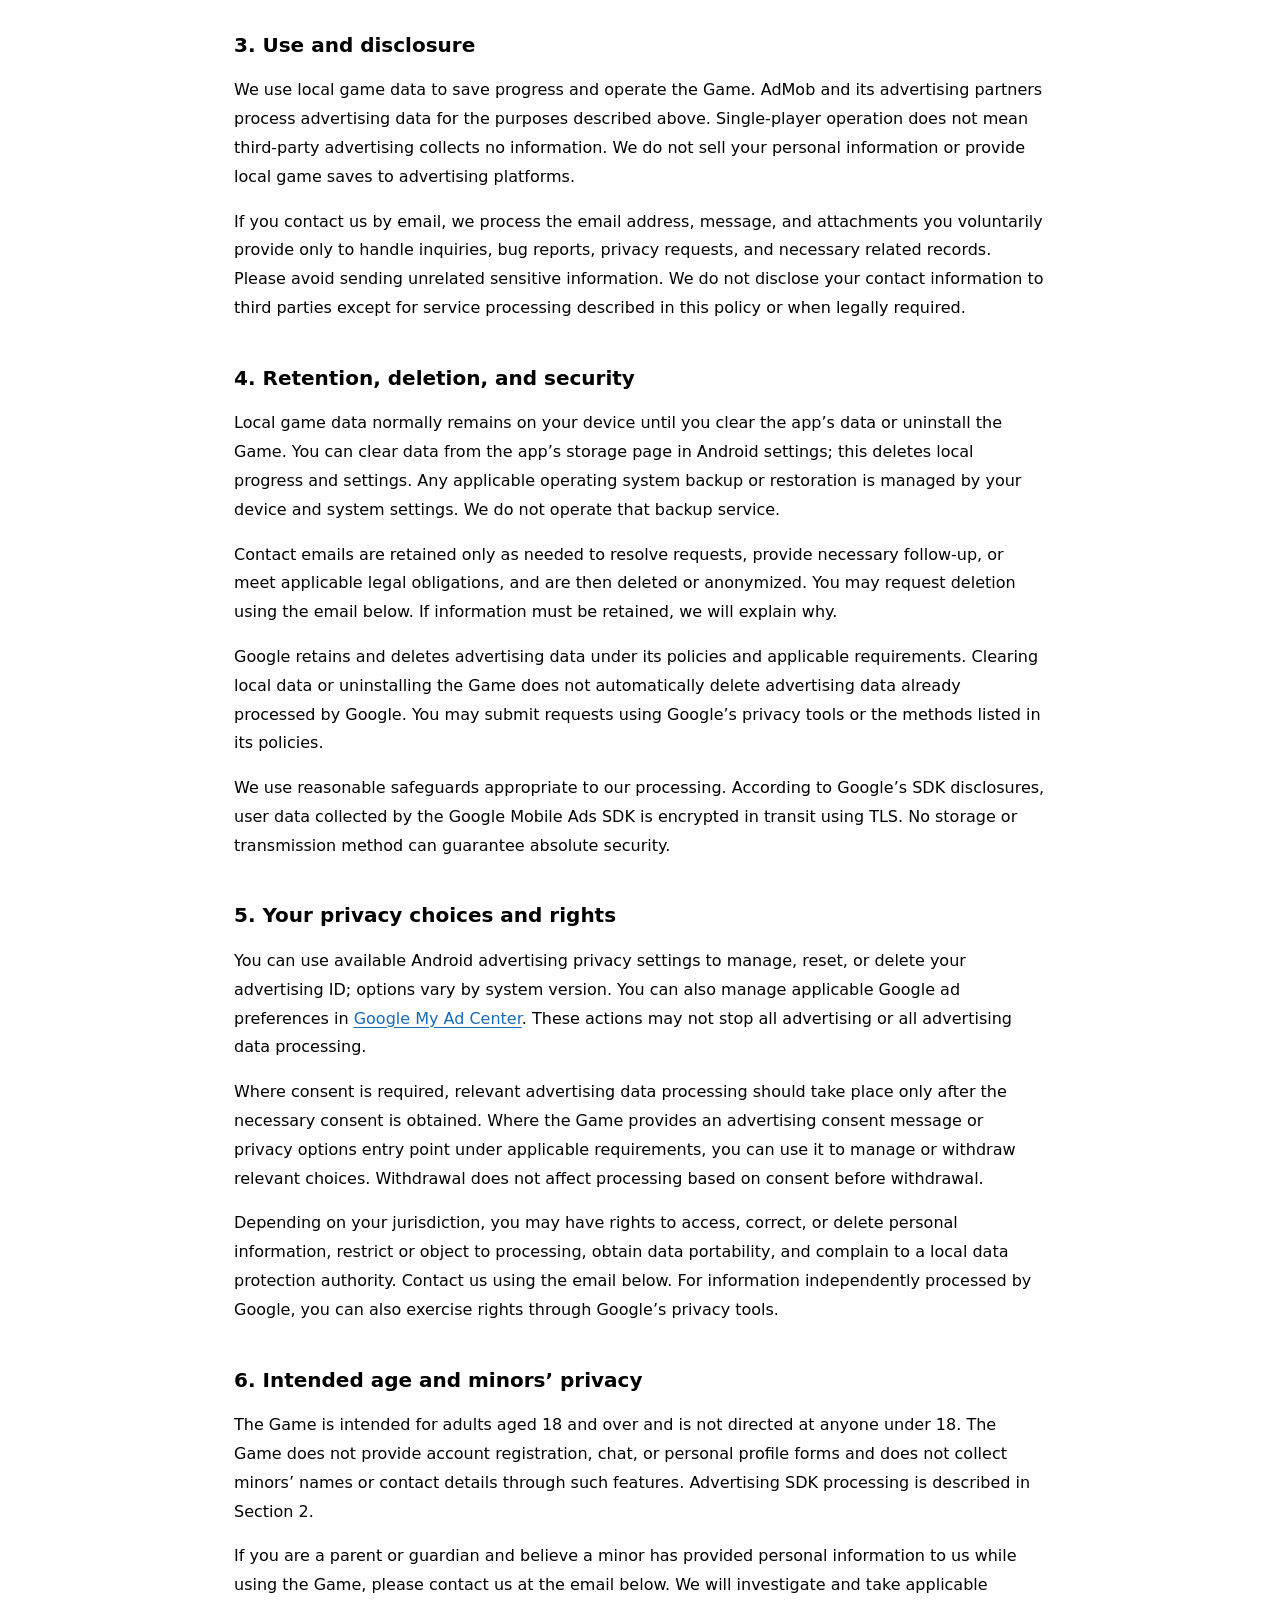
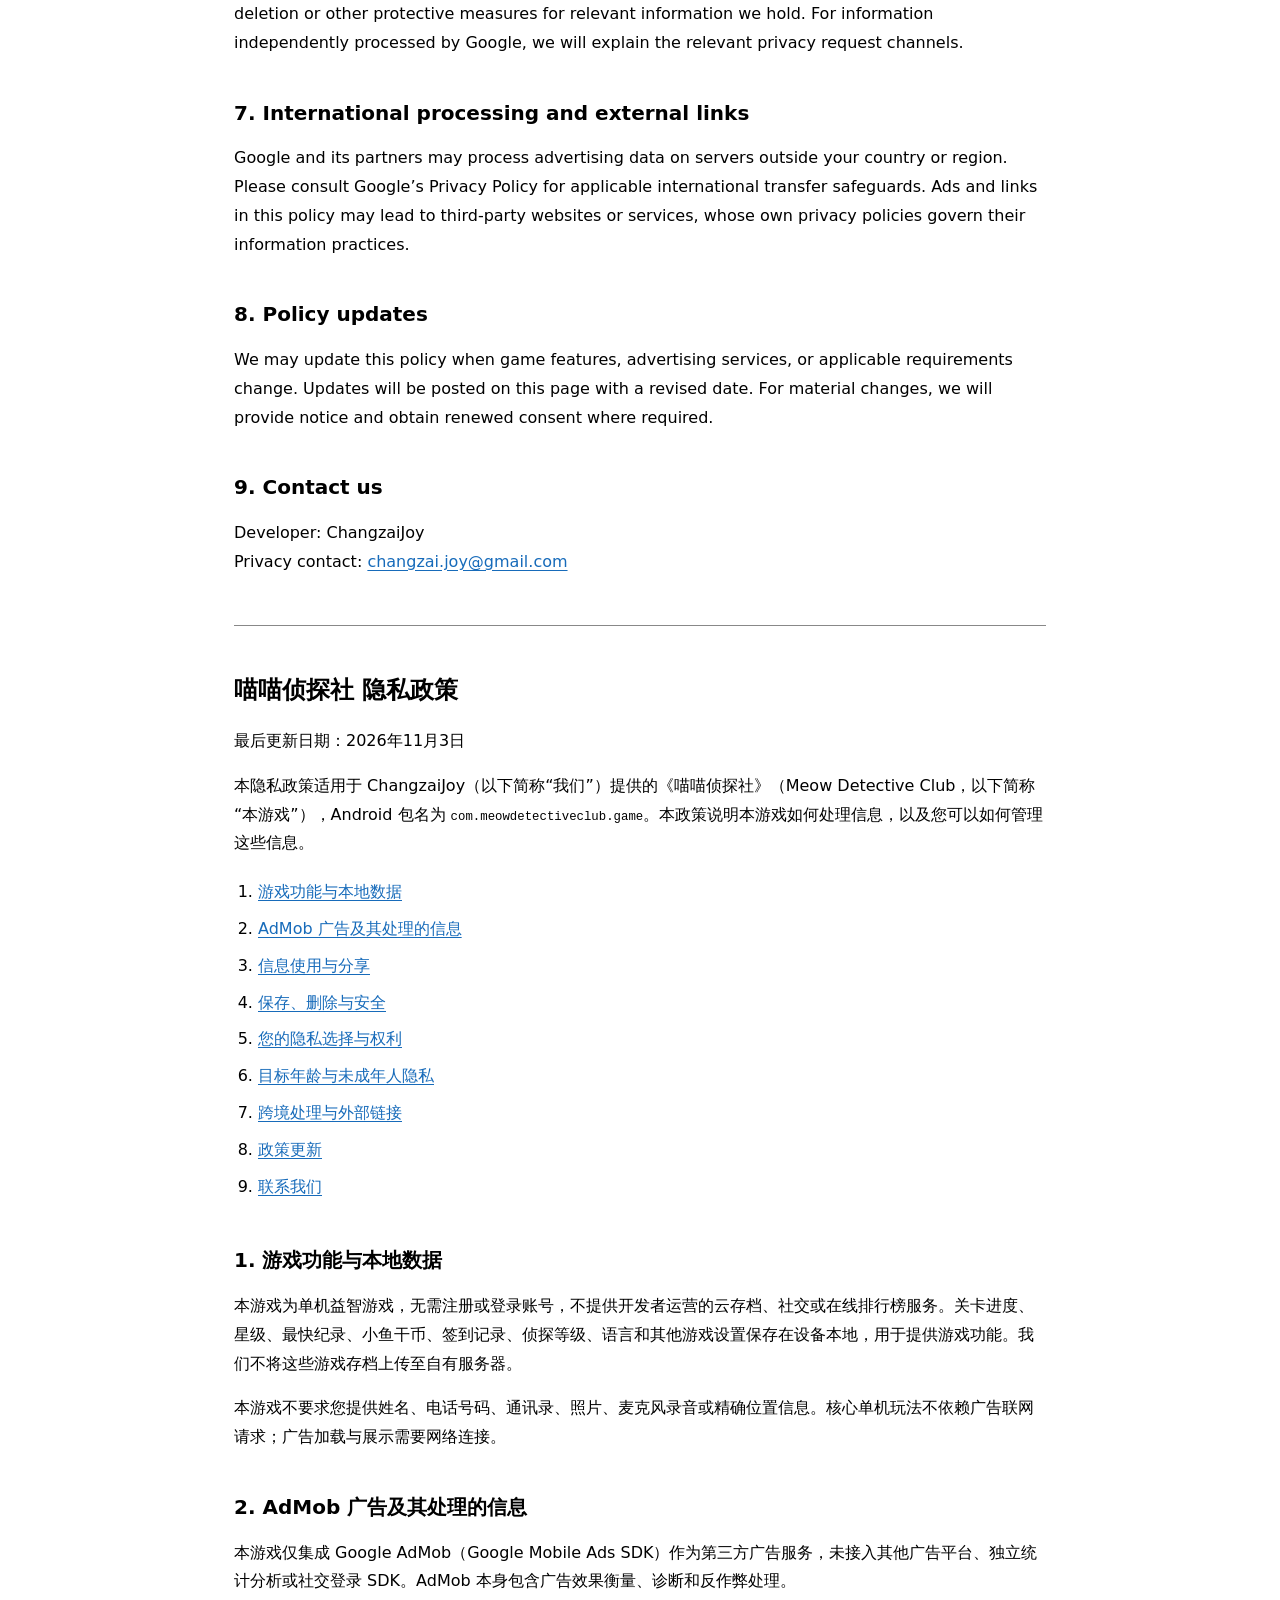
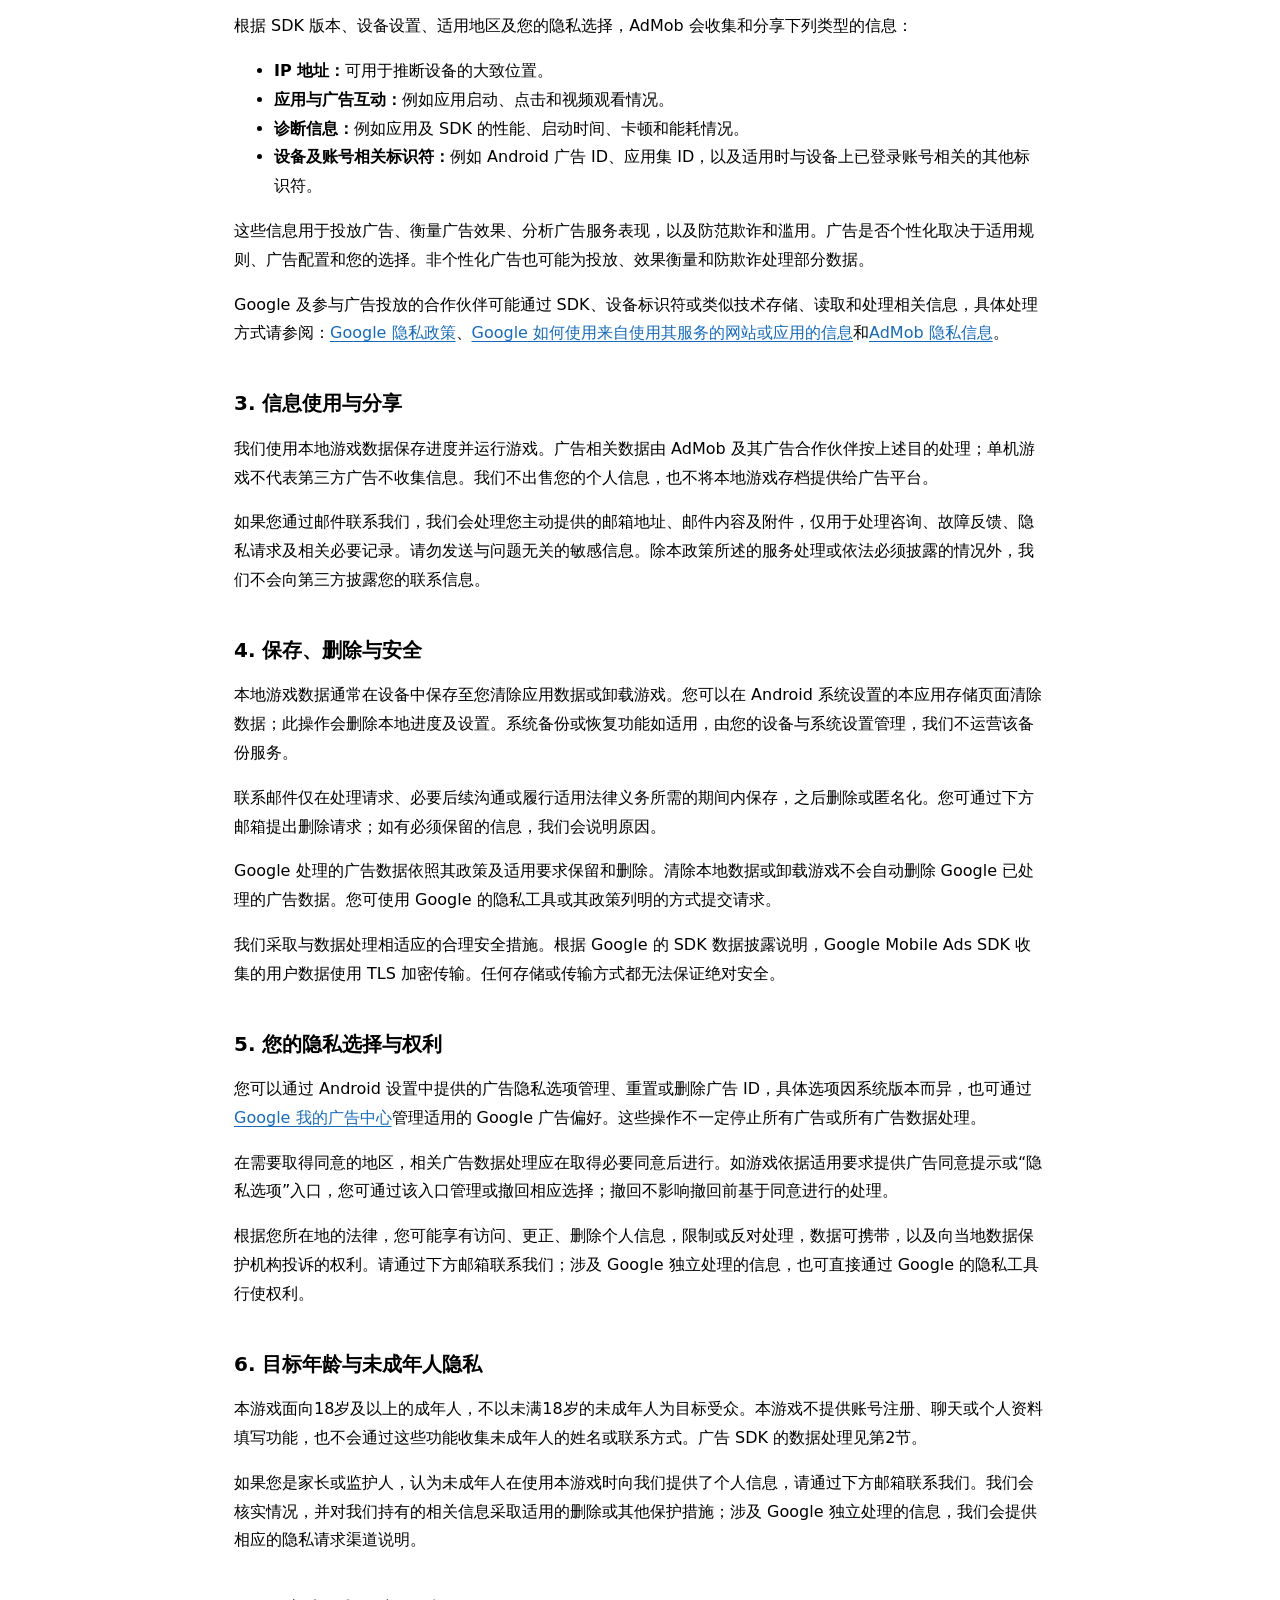
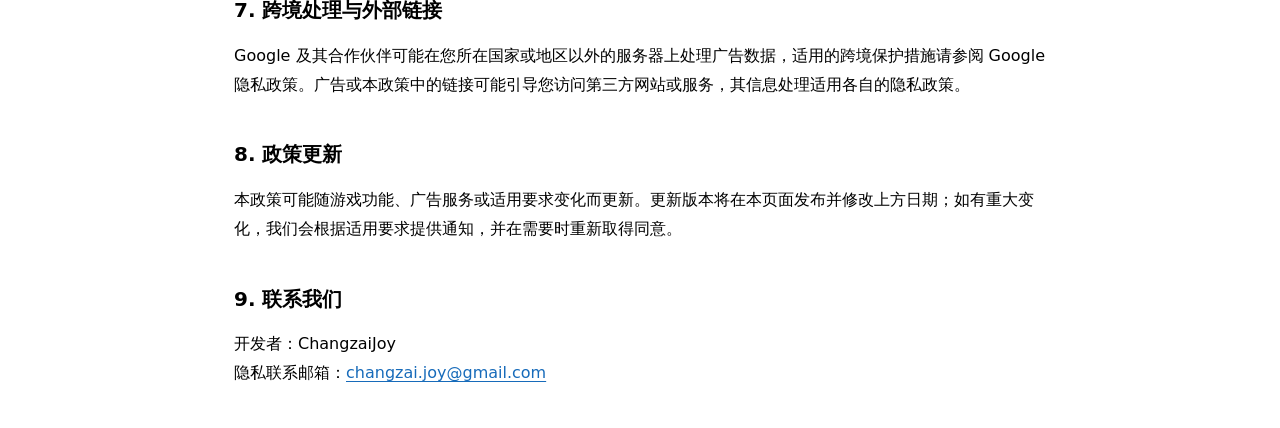
==== commit 99d673c7: "隐私策略更新" ====
--- a/privacy_policy/meow_detective_club_google.html
+++ b/privacy_policy/meow_detective_club_google.html
@@ -1,31 +1,61 @@
 <!DOCTYPE html>
-<html lang="zh-CN">
+<html lang="en-US">
 <head>
   <meta charset="utf-8">
   <meta name="viewport" content="width=device-width, initial-scale=1">
-  <title>喵喵侦探社 / Meow Detective Club — 隐私政策 / Privacy Policy</title>
+  <meta name="description" content="Meow Detective Club privacy policy: local game data, AdMob advertising, privacy choices, deletion and contact information. 喵喵侦探社隐私政策：本地数据、广告、隐私选择与联系方式。">
+  <title>Meow Detective Club / 喵喵侦探社 — Privacy Policy / 隐私政策</title>
   <style>
     :root { color-scheme: light dark; }
+    * { box-sizing: border-box; }
     body { max-width: 860px; margin: auto; padding: 24px; font-family: system-ui, -apple-system, "Microsoft YaHei", sans-serif; line-height: 1.8; overflow-wrap: anywhere; }
-    h1 { line-height: 1.4; } h2 { margin-top: 2em; line-height: 1.5; }
-    a { color: #176bba; } @media (prefers-color-scheme: dark) { a { color: #8cc5ff; } }
+    h1 { line-height: 1.4; } h2 { margin-top: 2em; line-height: 1.5; font-size: 1.25rem; }
+    a { color: #176bba; text-underline-offset: .18em; }
+    a:focus-visible { outline: 3px solid currentColor; outline-offset: 4px; border-radius: 2px; }
+    :target { scroll-margin-top: 24px; }
+    @media (prefers-color-scheme: dark) { a { color: #8cc5ff; } }
     hr { margin: 3em 0; border: 0; border-top: 1px solid #888; }
     nav { margin-bottom: 2em; } code { font-size: .95em; }
+    .contents ol { padding-left: 1.5em; }
+    .contents a { display: inline-block; padding-block: 4px; }
+    @media (max-width: 480px) { body { padding: 16px; } h1 { font-size: 1.7rem; } }
+    @media print {
+      :root { color-scheme: light; }
+      body { max-width: none; padding: 0; color: #000; background: #fff; font-size: 11pt; }
+      nav { display: none; }
+      h1, h2 { break-after: avoid; }
+      a { color: inherit; }
+      article + hr { break-after: page; border: 0; margin: 0; }
+    }
   </style>
 </head>
 <body>
-  <nav aria-label="Language / 语言"><a href="#en" lang="en-US">English</a> · <a href="#zh">简体中文</a></nav>
+  <nav aria-label="Language / 语言"><a href="#en" lang="en-US">English</a> · <a href="#zh" lang="zh-CN">简体中文</a></nav>
   <main>
-    <article id="en" lang="en-US">
-      <h1>Meow Detective Club Privacy Policy</h1>
-      <p>Last updated: October 20, 2026</p>
+    <article id="en" lang="en-US" aria-labelledby="en-title">
+      <h1 id="en-title">Meow Detective Club Privacy Policy</h1>
+      <p>Last updated: <time datetime="2026-11-03">November 3, 2026</time></p>
       <p>This policy applies to Meow Detective Club (the “Game”), provided by ChangzaiJoy (“we,” “us,” or “our”), with Android package name <code>com.meowdetectiveclub.game</code>. It explains how information is handled and the choices available to you.</p>
 
-      <h2>1. Game features and local data</h2>
+      <nav class="contents" aria-label="Contents">
+        <ol>
+          <li><a href="#en-section-1">Game features and local data</a></li>
+          <li><a href="#en-section-2">AdMob advertising and information it processes</a></li>
+          <li><a href="#en-section-3">Use and disclosure</a></li>
+          <li><a href="#en-section-4">Retention, deletion, and security</a></li>
+          <li><a href="#en-section-5">Your privacy choices and rights</a></li>
+          <li><a href="#en-section-6">Intended age and minors’ privacy</a></li>
+          <li><a href="#en-section-7">International processing and external links</a></li>
+          <li><a href="#en-section-8">Policy updates</a></li>
+          <li><a href="#en-section-9">Contact us</a></li>
+        </ol>
+      </nav>
+
+      <h2 id="en-section-1">1. Game features and local data</h2>
       <p>The Game is a single-player puzzle game. It does not require registration or login and does not provide developer-operated cloud saves, social features, or online leaderboards. Level progress, stars, best times, Fish Coins, check-in records, detective ranks, language preferences, and other settings are stored locally on your device to provide game features. We do not upload these game saves to our own servers.</p>
       <p>The Game does not ask you to provide your name, phone number, contacts, photos, microphone recordings, or precise location. Core single-player gameplay does not depend on advertising network requests. Loading and displaying ads requires an internet connection.</p>
 
-      <h2>2. AdMob advertising and information it processes</h2>
+      <h2 id="en-section-2">2. AdMob advertising and information it processes</h2>
       <p>The Game integrates only Google AdMob (the Google Mobile Ads SDK) as its third-party advertising service. It does not integrate other advertising platforms, standalone analytics SDKs, or social login SDKs. AdMob itself includes advertising measurement, diagnostics, and fraud prevention.</p>
       <p>Depending on the SDK version, device settings, applicable region, and your privacy choices, AdMob collects and shares the following types of information:</p>
       <ul>
@@ -37,45 +67,59 @@
       <p>This information supports ad delivery, ad measurement, advertising service analytics, and fraud and abuse prevention. Ad personalization depends on applicable rules, advertising settings, and your choices. Non-personalized ads may also process some data for delivery, measurement, and fraud prevention.</p>
       <p>Google and partners involved in ad delivery may store, access, and process information through SDKs, device identifiers, or similar technologies. See <a href="https://policies.google.com/privacy?hl=en">Google’s Privacy Policy</a>, <a href="https://policies.google.com/technologies/partner-sites?hl=en">How Google uses information from sites or apps that use its services</a>, and <a href="https://support.google.com/admob/answer/6128543?hl=en">AdMob privacy information</a>.</p>
 
-      <h2>3. Use and disclosure</h2>
+      <h2 id="en-section-3">3. Use and disclosure</h2>
       <p>We use local game data to save progress and operate the Game. AdMob and its advertising partners process advertising data for the purposes described above. Single-player operation does not mean third-party advertising collects no information. We do not sell your personal information or provide local game saves to advertising platforms.</p>
       <p>If you contact us by email, we process the email address, message, and attachments you voluntarily provide only to handle inquiries, bug reports, privacy requests, and necessary related records. Please avoid sending unrelated sensitive information. We do not disclose your contact information to third parties except for service processing described in this policy or when legally required.</p>
 
-      <h2>4. Retention, deletion, and security</h2>
+      <h2 id="en-section-4">4. Retention, deletion, and security</h2>
       <p>Local game data normally remains on your device until you clear the app’s data or uninstall the Game. You can clear data from the app’s storage page in Android settings; this deletes local progress and settings. Any applicable operating system backup or restoration is managed by your device and system settings. We do not operate that backup service.</p>
       <p>Contact emails are retained only as needed to resolve requests, provide necessary follow-up, or meet applicable legal obligations, and are then deleted or anonymized. You may request deletion using the email below. If information must be retained, we will explain why.</p>
       <p>Google retains and deletes advertising data under its policies and applicable requirements. Clearing local data or uninstalling the Game does not automatically delete advertising data already processed by Google. You may submit requests using Google’s privacy tools or the methods listed in its policies.</p>
       <p>We use reasonable safeguards appropriate to our processing. According to Google’s SDK disclosures, user data collected by the Google Mobile Ads SDK is encrypted in transit using TLS. No storage or transmission method can guarantee absolute security.</p>
 
-      <h2>5. Your privacy choices and rights</h2>
+      <h2 id="en-section-5">5. Your privacy choices and rights</h2>
       <p>You can use available Android advertising privacy settings to manage, reset, or delete your advertising ID; options vary by system version. You can also manage applicable Google ad preferences in <a href="https://myadcenter.google.com/">Google My Ad Center</a>. These actions may not stop all advertising or all advertising data processing.</p>
       <p>Where consent is required, relevant advertising data processing should take place only after the necessary consent is obtained. Where the Game provides an advertising consent message or privacy options entry point under applicable requirements, you can use it to manage or withdraw relevant choices. Withdrawal does not affect processing based on consent before withdrawal.</p>
       <p>Depending on your jurisdiction, you may have rights to access, correct, or delete personal information, restrict or object to processing, obtain data portability, and complain to a local data protection authority. Contact us using the email below. For information independently processed by Google, you can also exercise rights through Google’s privacy tools.</p>
 
-      <h2>6. Intended age and minors’ privacy</h2>
+      <h2 id="en-section-6">6. Intended age and minors’ privacy</h2>
       <p>The Game is intended for adults aged 18 and over and is not directed at anyone under 18. The Game does not provide account registration, chat, or personal profile forms and does not collect minors’ names or contact details through such features. Advertising SDK processing is described in Section 2.</p>
       <p>If you are a parent or guardian and believe a minor has provided personal information to us while using the Game, please contact us at the email below. We will investigate and take applicable deletion or other protective measures for relevant information we hold. For information independently processed by Google, we will explain the relevant privacy request channels.</p>
 
-      <h2>7. International processing and external links</h2>
+      <h2 id="en-section-7">7. International processing and external links</h2>
       <p>Google and its partners may process advertising data on servers outside your country or region. Please consult Google’s Privacy Policy for applicable international transfer safeguards. Ads and links in this policy may lead to third-party websites or services, whose own privacy policies govern their information practices.</p>
 
-      <h2>8. Policy updates</h2>
+      <h2 id="en-section-8">8. Policy updates</h2>
       <p>We may update this policy when game features, advertising services, or applicable requirements change. Updates will be posted on this page with a revised date. For material changes, we will provide notice and obtain renewed consent where required.</p>
 
-      <h2>9. Contact us</h2>
+      <h2 id="en-section-9">9. Contact us</h2>
       <p>Developer: ChangzaiJoy<br>Privacy contact: <a href="mailto:changzai.joy@gmail.com">changzai.joy@gmail.com</a></p>
     </article>
     <hr>
-    <article id="zh" lang="zh-CN">
-      <h1>喵喵侦探社 隐私政策</h1>
-      <p>最后更新日期：2026年10月20日</p>
+    <article id="zh" lang="zh-CN" aria-labelledby="zh-title">
+      <h1 id="zh-title">喵喵侦探社 隐私政策</h1>
+      <p>最后更新日期：<time datetime="2026-11-03">2026年11月3日</time></p>
       <p>本隐私政策适用于 ChangzaiJoy（以下简称“我们”）提供的《喵喵侦探社》（Meow Detective Club，以下简称“本游戏”），Android 包名为 <code>com.meowdetectiveclub.game</code>。本政策说明本游戏如何处理信息，以及您可以如何管理这些信息。</p>
 
-      <h2>1. 游戏功能与本地数据</h2>
+      <nav class="contents" aria-label="目录">
+        <ol>
+          <li><a href="#zh-section-1">游戏功能与本地数据</a></li>
+          <li><a href="#zh-section-2">AdMob 广告及其处理的信息</a></li>
+          <li><a href="#zh-section-3">信息使用与分享</a></li>
+          <li><a href="#zh-section-4">保存、删除与安全</a></li>
+          <li><a href="#zh-section-5">您的隐私选择与权利</a></li>
+          <li><a href="#zh-section-6">目标年龄与未成年人隐私</a></li>
+          <li><a href="#zh-section-7">跨境处理与外部链接</a></li>
+          <li><a href="#zh-section-8">政策更新</a></li>
+          <li><a href="#zh-section-9">联系我们</a></li>
+        </ol>
+      </nav>
+
+      <h2 id="zh-section-1">1. 游戏功能与本地数据</h2>
       <p>本游戏为单机益智游戏，无需注册或登录账号，不提供开发者运营的云存档、社交或在线排行榜服务。关卡进度、星级、最快纪录、小鱼干币、签到记录、侦探等级、语言和其他游戏设置保存在设备本地，用于提供游戏功能。我们不将这些游戏存档上传至自有服务器。</p>
       <p>本游戏不要求您提供姓名、电话号码、通讯录、照片、麦克风录音或精确位置信息。核心单机玩法不依赖广告联网请求；广告加载与展示需要网络连接。</p>
 
-      <h2>2. AdMob 广告及其处理的信息</h2>
+      <h2 id="zh-section-2">2. AdMob 广告及其处理的信息</h2>
       <p>本游戏仅集成 Google AdMob（Google Mobile Ads SDK）作为第三方广告服务，未接入其他广告平台、独立统计分析或社交登录 SDK。AdMob 本身包含广告效果衡量、诊断和反作弊处理。</p>
       <p>根据 SDK 版本、设备设置、适用地区及您的隐私选择，AdMob 会收集和分享下列类型的信息：</p>
       <ul>
@@ -87,32 +131,32 @@
       <p>这些信息用于投放广告、衡量广告效果、分析广告服务表现，以及防范欺诈和滥用。广告是否个性化取决于适用规则、广告配置和您的选择。非个性化广告也可能为投放、效果衡量和防欺诈处理部分数据。</p>
       <p>Google 及参与广告投放的合作伙伴可能通过 SDK、设备标识符或类似技术存储、读取和处理相关信息，具体处理方式请参阅：<a href="https://policies.google.com/privacy?hl=zh-CN">Google 隐私政策</a>、<a href="https://policies.google.com/technologies/partner-sites?hl=zh-CN">Google 如何使用来自使用其服务的网站或应用的信息</a>和<a href="https://support.google.com/admob/answer/6128543?hl=zh-Hans">AdMob 隐私信息</a>。</p>
 
-      <h2>3. 信息使用与分享</h2>
+      <h2 id="zh-section-3">3. 信息使用与分享</h2>
       <p>我们使用本地游戏数据保存进度并运行游戏。广告相关数据由 AdMob 及其广告合作伙伴按上述目的处理；单机游戏不代表第三方广告不收集信息。我们不出售您的个人信息，也不将本地游戏存档提供给广告平台。</p>
       <p>如果您通过邮件联系我们，我们会处理您主动提供的邮箱地址、邮件内容及附件，仅用于处理咨询、故障反馈、隐私请求及相关必要记录。请勿发送与问题无关的敏感信息。除本政策所述的服务处理或依法必须披露的情况外，我们不会向第三方披露您的联系信息。</p>
 
-      <h2>4. 保存、删除与安全</h2>
+      <h2 id="zh-section-4">4. 保存、删除与安全</h2>
       <p>本地游戏数据通常在设备中保存至您清除应用数据或卸载游戏。您可以在 Android 系统设置的本应用存储页面清除数据；此操作会删除本地进度及设置。系统备份或恢复功能如适用，由您的设备与系统设置管理，我们不运营该备份服务。</p>
       <p>联系邮件仅在处理请求、必要后续沟通或履行适用法律义务所需的期间内保存，之后删除或匿名化。您可通过下方邮箱提出删除请求；如有必须保留的信息，我们会说明原因。</p>
       <p>Google 处理的广告数据依照其政策及适用要求保留和删除。清除本地数据或卸载游戏不会自动删除 Google 已处理的广告数据。您可使用 Google 的隐私工具或其政策列明的方式提交请求。</p>
       <p>我们采取与数据处理相适应的合理安全措施。根据 Google 的 SDK 数据披露说明，Google Mobile Ads SDK 收集的用户数据使用 TLS 加密传输。任何存储或传输方式都无法保证绝对安全。</p>
 
-      <h2>5. 您的隐私选择与权利</h2>
+      <h2 id="zh-section-5">5. 您的隐私选择与权利</h2>
       <p>您可以通过 Android 设置中提供的广告隐私选项管理、重置或删除广告 ID，具体选项因系统版本而异，也可通过 <a href="https://myadcenter.google.com/">Google 我的广告中心</a>管理适用的 Google 广告偏好。这些操作不一定停止所有广告或所有广告数据处理。</p>
       <p>在需要取得同意的地区，相关广告数据处理应在取得必要同意后进行。如游戏依据适用要求提供广告同意提示或“隐私选项”入口，您可通过该入口管理或撤回相应选择；撤回不影响撤回前基于同意进行的处理。</p>
       <p>根据您所在地的法律，您可能享有访问、更正、删除个人信息，限制或反对处理，数据可携带，以及向当地数据保护机构投诉的权利。请通过下方邮箱联系我们；涉及 Google 独立处理的信息，也可直接通过 Google 的隐私工具行使权利。</p>
 
-      <h2>6. 目标年龄与未成年人隐私</h2>
+      <h2 id="zh-section-6">6. 目标年龄与未成年人隐私</h2>
       <p>本游戏面向18岁及以上的成年人，不以未满18岁的未成年人为目标受众。本游戏不提供账号注册、聊天或个人资料填写功能，也不会通过这些功能收集未成年人的姓名或联系方式。广告 SDK 的数据处理见第2节。</p>
       <p>如果您是家长或监护人，认为未成年人在使用本游戏时向我们提供了个人信息，请通过下方邮箱联系我们。我们会核实情况，并对我们持有的相关信息采取适用的删除或其他保护措施；涉及 Google 独立处理的信息，我们会提供相应的隐私请求渠道说明。</p>
 
-      <h2>7. 跨境处理与外部链接</h2>
+      <h2 id="zh-section-7">7. 跨境处理与外部链接</h2>
       <p>Google 及其合作伙伴可能在您所在国家或地区以外的服务器上处理广告数据，适用的跨境保护措施请参阅 Google 隐私政策。广告或本政策中的链接可能引导您访问第三方网站或服务，其信息处理适用各自的隐私政策。</p>
 
-      <h2>8. 政策更新</h2>
+      <h2 id="zh-section-8">8. 政策更新</h2>
       <p>本政策可能随游戏功能、广告服务或适用要求变化而更新。更新版本将在本页面发布并修改上方日期；如有重大变化，我们会根据适用要求提供通知，并在需要时重新取得同意。</p>
 
-      <h2>9. 联系我们</h2>
+      <h2 id="zh-section-9">9. 联系我们</h2>
       <p>开发者：ChangzaiJoy<br>隐私联系邮箱：<a href="mailto:changzai.joy@gmail.com">changzai.joy@gmail.com</a></p>
     </article>
   </main>
